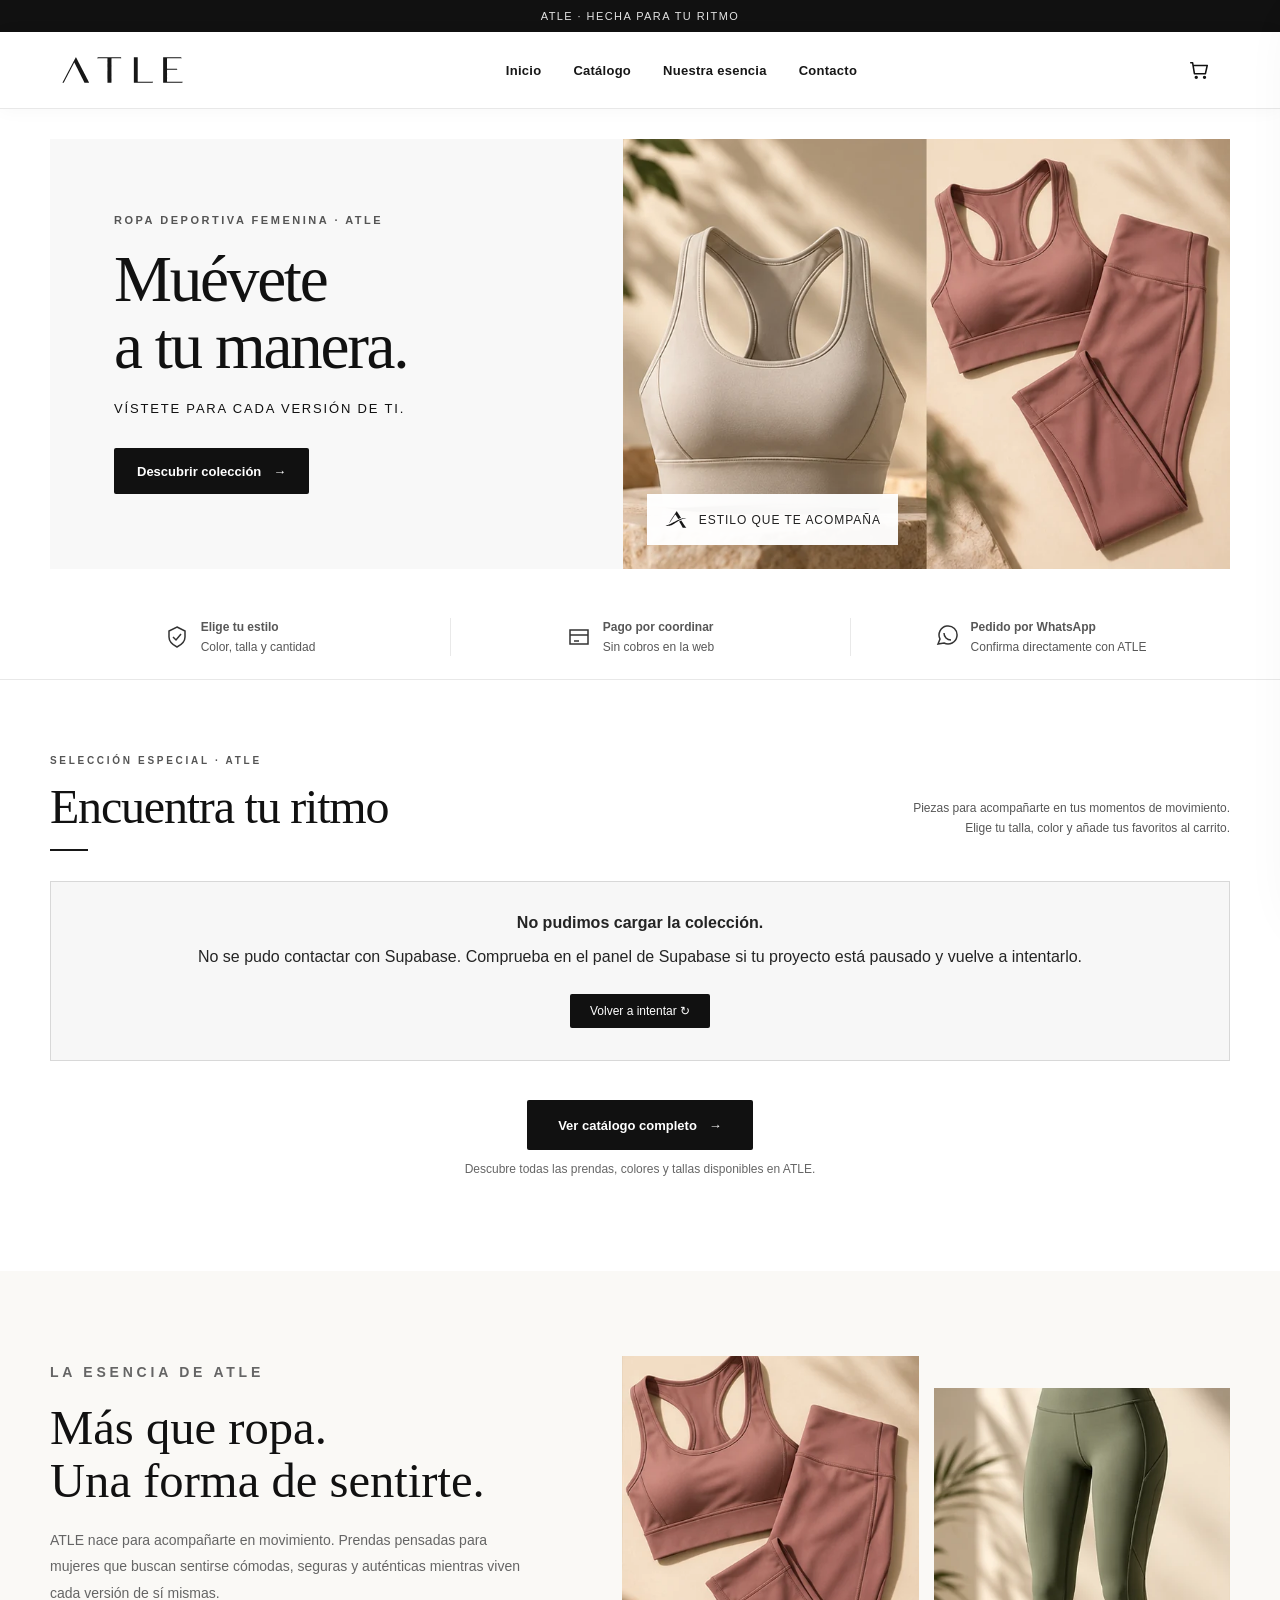
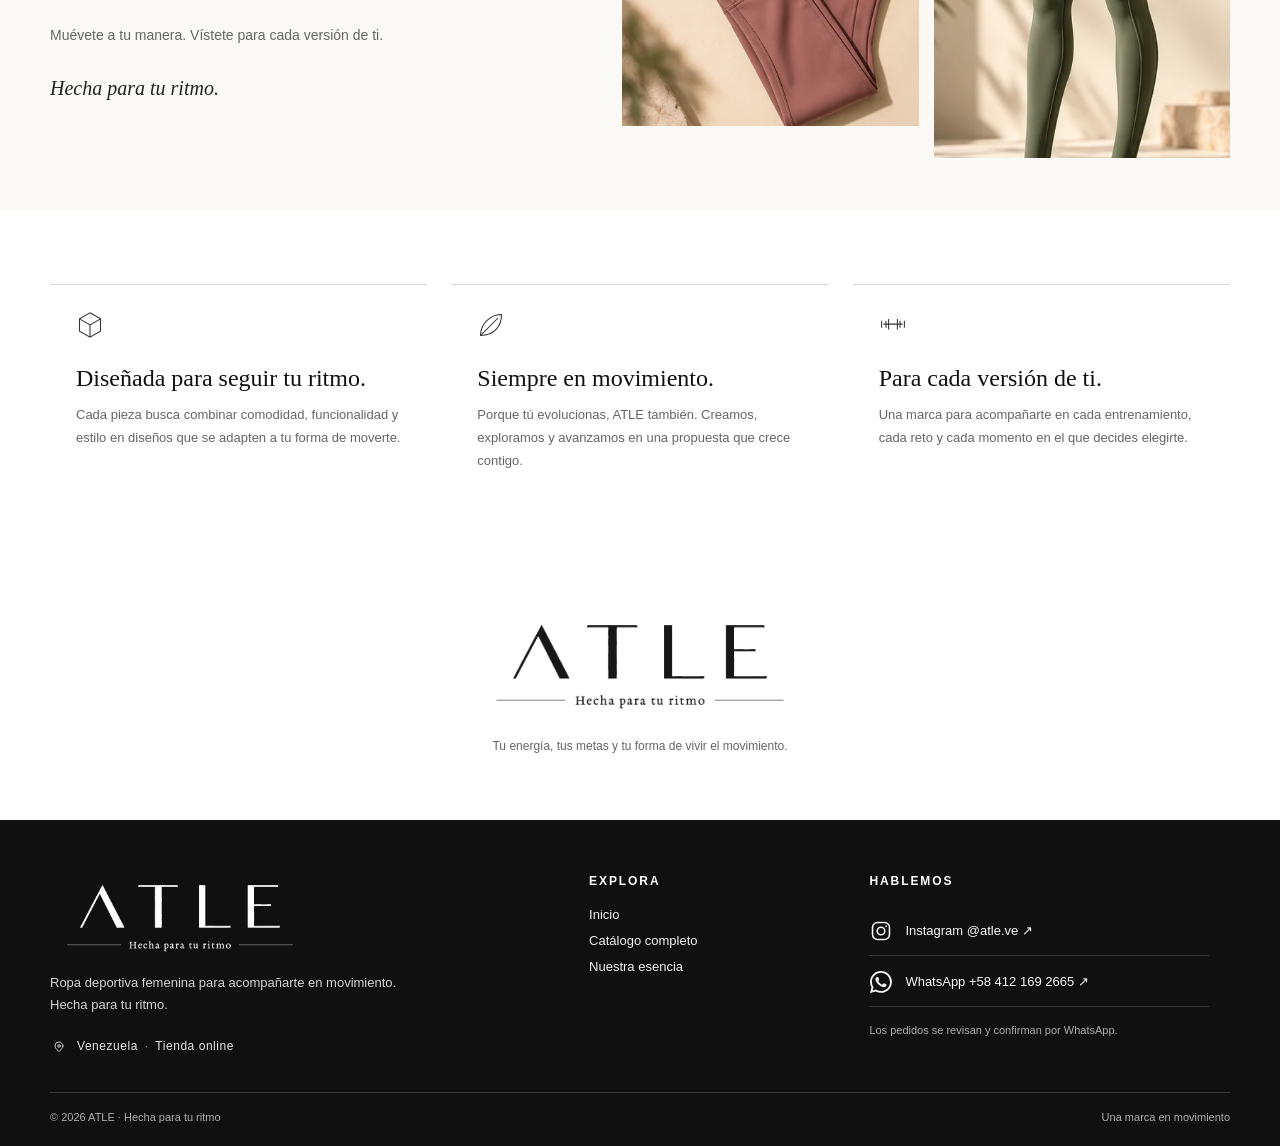
==== index.html @ e2d27e0a "Add files via upload" ====
<!DOCTYPE html>
<html lang="es">
<head>
  <meta charset="UTF-8">
  <meta name="viewport" content="width=device-width, initial-scale=1.0">
  <meta name="theme-color" content="#FFFFFF">
  <meta name="description" content="ATLE, ropa deportiva femenina. Hecha para tu ritmo. Explora nuestra colección y haz tu pedido por WhatsApp.">
  <link rel="icon" type="image/svg+xml" href="logos/ATLE_symbol_negro.svg">
  <title>ATLE | Ropa deportiva femenina — Hecha para tu ritmo</title>
  <style>
    :root{--cream:#FAF9F6;--paper:#FFFFFF;--olive:#111111;--olive-dark:#111111;--ink:#171717;--muted:#737373;--line:#E8E8E8;--sage:#DEDEDE;--rose:#686868;--shadow:0 18px 54px rgba(0,0,0,.075)}
    *{box-sizing:border-box}html{scroll-behavior:smooth}body{margin:0;font-family:Arial,Helvetica,sans-serif;color:var(--ink);background:var(--paper);-webkit-font-smoothing:antialiased}body.locked{overflow:hidden}button,input,textarea,select{font:inherit}button{cursor:pointer}img{max-width:100%;display:block}[hidden]{display:none!important}a{color:inherit}a:focus-visible,button:focus-visible,input:focus-visible,select:focus-visible,textarea:focus-visible{outline:2px solid #738461;outline-offset:3px}::selection{background:#d7dfc9}
    .announcement{background:var(--olive);color:#fff;text-align:center;font-size:11px;letter-spacing:.11em;padding:10px 15px}.announcement span{opacity:.88}
    .site-header{height:77px;background:rgba(251,249,244,.98);border-bottom:1px solid var(--line);position:sticky;z-index:30;top:0}.header-wrap{max-width:1220px;height:100%;padding:0 30px;margin:auto;display:flex;align-items:center;justify-content:space-between;gap:20px}
    .brand-link{display:inline-flex;align-items:center;flex-shrink:0}.brand-link img{width:125px;height:auto}.desktop-nav{display:flex;gap:32px;align-items:center}.desktop-nav a,.mobile-nav a{text-decoration:none;font-size:13px;font-weight:600;letter-spacing:.02em;transition:color .2s}.desktop-nav a:hover{color:#7D896A}.header-actions{display:flex;align-items:center;gap:14px}.icon-btn{border:0;background:transparent;display:inline-flex;justify-content:center;align-items:center;width:42px;height:42px;position:relative;color:var(--olive-dark);border-radius:50%}.icon-btn:hover{background:#e9e8df}.icon-btn svg{width:22px;height:22px;stroke:currentColor;fill:none;stroke-width:1.7;stroke-linecap:round;stroke-linejoin:round}.cart-count{position:absolute;right:-1px;top:0;min-width:18px;height:18px;border-radius:999px;background:var(--olive);color:#fff;font-size:10px;display:grid;place-items:center;padding:0 4px}.mobile-menu-btn{display:none}.mobile-nav{display:none}
    .container{width:min(100% - 60px,1180px);margin-inline:auto}.hero{padding:30px 0 26px;background:var(--cream)}.hero-grid{min-height:430px;display:grid;grid-template-columns:1fr 1.06fr;background:#E6E6D9;overflow:hidden}.hero-content{padding:60px clamp(25px,5vw,74px);display:flex;flex-direction:column;align-items:flex-start;justify-content:center;background:#E8E7DB}.eyebrow{font-size:11px;letter-spacing:.23em;text-transform:uppercase;font-weight:700;color:#798368;margin:0 0 20px}.hero h1{font-family:Georgia,'Times New Roman',serif;font-weight:400;line-height:1.035;font-size:clamp(42px,5.1vw,74px);letter-spacing:-.035em;max-width:570px;margin:0 0 16px;color:var(--olive-dark)}.hero-sub{font-size:13px;letter-spacing:.14em;text-transform:uppercase;color:#59634E;line-height:1.8;margin:0 0 28px}.btn{display:inline-flex;align-items:center;justify-content:center;gap:12px;border:0;text-decoration:none;font-size:13px;font-weight:700;border-radius:4px;min-height:46px;padding:13px 23px;transition:transform .2s,background .2s;color:#fff;background:var(--olive)}.btn:hover{background:#343e2b;transform:translateY(-1px)}.btn:active{transform:translateY(0)}.btn svg{width:17px;height:17px}.btn.ghost{background:transparent;color:var(--olive-dark);border:1px solid #adb3a2}.btn.ghost:hover{background:#e3e6d9}.btn.full{width:100%}.hero-media{position:relative;overflow:hidden;background:#C6B5A0;min-height:420px}.hero-media img{width:100%;height:100%;position:absolute;inset:0;object-fit:cover;object-position:50% 50%}.hero-badge{position:absolute;left:24px;bottom:24px;background:rgba(250,249,244,.94);padding:13px 17px;color:#4F593D;display:flex;gap:10px;align-items:center;font-size:12px;letter-spacing:.08em}.hero-badge img{position:static;width:25px;height:25px;object-fit:contain}
    .perks{background:var(--paper);padding:23px 0;border-bottom:1px solid var(--line)}.perks-inner{display:grid;grid-template-columns:repeat(3,1fr);gap:20px}.perk{display:flex;justify-content:center;align-items:center;gap:12px;min-height:38px}.perk + .perk{border-left:1px solid #DDDCD1}.perk svg{width:24px;height:24px;fill:none;stroke:var(--olive);stroke-width:1.5}.perk span{font-size:12px;line-height:1.35;color:#50564A}.perk strong{display:block;font-size:12px;margin-bottom:3px;color:var(--ink)}
    .products-section{padding:75px 0 95px}.section-heading{display:flex;align-items:end;justify-content:space-between;gap:22px;margin-bottom:30px}.small-label{font-size:10px;letter-spacing:.27em;font-weight:700;color:#848B75;text-transform:uppercase;margin:0 0 13px}.section-title{font-family:Georgia,'Times New Roman',serif;color:var(--olive-dark);font-weight:400;letter-spacing:-.025em;font-size:clamp(34px,4vw,48px);margin:0}.heading-aside{color:var(--muted);font-size:12px;max-width:330px;line-height:1.65;text-align:right}.tools{display:flex;align-items:center;gap:10px;flex-wrap:wrap;margin:0 0 27px}.filter-btn{background:transparent;border:1px solid #CFD3C7;border-radius:99px;font-size:12px;padding:10px 17px;color:#53604A}.filter-btn.active,.filter-btn:hover{color:white;background:var(--olive);border-color:var(--olive)}.search-wrap{margin-left:auto;display:flex;align-items:center;border:1px solid var(--line);border-radius:99px;background:#fff;padding:0 13px;min-height:39px}.search-wrap svg{width:16px;height:16px;fill:none;stroke:#73816E;stroke-width:1.5}.search-wrap input{border:none;outline:none;background:none;width:165px;font-size:12px;padding:9px 8px}.product-grid{display:grid;grid-template-columns:repeat(3,minmax(0,1fr));gap:26px}.product-card{background:white;border:1px solid #EDEAE2;min-width:0;box-shadow:0 4px 16px rgba(40,45,34,.035);display:flex;flex-direction:column;transition:box-shadow .2s,transform .2s}.product-card:hover{box-shadow:0 16px 40px rgba(40,45,34,.11);transform:translateY(-3px)}.product-photo{padding:0;border:0;background:#E8E3D7;width:100%;aspect-ratio:4/4.55;overflow:hidden;position:relative}.product-photo img{width:100%;height:100%;object-fit:cover;transition:transform .4s}.product-photo:hover img{transform:scale(1.035)}.product-photo .quick-view{position:absolute;bottom:14px;left:50%;transform:translate(-50%,8px);background:rgba(251,249,244,.94);padding:11px 16px;font-size:11px;white-space:nowrap;opacity:0;transition:opacity .2s,transform .2s}.product-photo:hover .quick-view,.product-photo:focus-visible .quick-view{opacity:1;transform:translate(-50%,0)}.tag{position:absolute;left:14px;top:14px;background:#FAFAF6;box-shadow:0 3px 10px #0000000C;color:#495343;padding:7px 9px;font-size:10px;letter-spacing:.09em;text-transform:uppercase}.card-info{padding:19px 18px 20px;display:flex;flex-direction:column;gap:10px;flex:1}.category{font-size:10px;text-transform:uppercase;letter-spacing:.18em;color:#909784}.product-name{font-family:Georgia,'Times New Roman',serif;color:#2D332B;font-size:22px;font-weight:400;margin:0;line-height:1.15}.product-desc{color:#757A70;font-size:11px;line-height:1.6;min-height:32px;margin:0}.price-row{display:flex;align-items:baseline;justify-content:space-between;gap:6px}.price{font-size:19px;letter-spacing:-.02em;font-weight:700;color:var(--olive-dark)}.currency-tag{font-size:10px;color:#93988C}.variant-row{display:grid;grid-template-columns:1.2fr .8fr;gap:10px;margin-top:3px}.variant-row label{display:grid;gap:6px;color:#5C6555;font-size:11px}.variant-row select{width:100%;min-width:0;min-height:38px;border:1px solid #DFE1D8;border-radius:3px;padding:7px 7px;background:#FBFAF6;color:#333A31;font-size:12px}.product-add{display:flex;align-items:center;justify-content:center;gap:7px;margin-top:auto;border:1px solid var(--olive);background:var(--olive);color:white;padding:12px 10px;font-size:12px;letter-spacing:.03em;transition:background .2s}.product-add:hover{background:var(--olive-dark)}.product-add svg{width:17px;height:17px}.empty-search{padding:36px;border:1px dashed #CDD2C2;color:#757B6C;text-align:center;grid-column:1/-1}
    .story{background:var(--cream);padding:85px 0}.story-grid{display:grid;grid-template-columns:.88fr 1.12fr;gap:8%;align-items:center}.story-photos{display:grid;grid-template-columns:1fr 1fr;gap:15px}.story-photos img{width:100%;height:370px;object-fit:cover}.story-photos img:last-child{transform:translateY(32px)}.story h2{font-family:Georgia,'Times New Roman',serif;color:var(--olive-dark);font-size:clamp(34px,3.8vw,50px);line-height:1.1;font-weight:400;margin:0 0 18px}.story p{font-size:14px;color:#5F6558;line-height:1.9;margin:0 0 16px;max-width:480px}.story .motto{font-family:Georgia,'Times New Roman',serif;color:#788469;font-size:20px;font-style:italic;margin-top:20px}.values{padding:73px 0}.values-grid{display:grid;grid-template-columns:repeat(3,1fr);gap:24px}.value-card{padding:26px;border-top:1px solid #C9CFC0}.value-card svg{width:28px;height:28px;stroke:#788468;fill:none;stroke-width:1.2;margin-bottom:22px}.value-card h3{color:var(--olive-dark);font-family:Georgia,serif;font-size:24px;font-weight:400;margin:0 0 12px}.value-card p{color:#72776D;line-height:1.75;font-size:13px;margin:0}.signature{text-align:center;padding:40px 15px 64px;background:#F5F2EA}.signature img{width:min(330px,85%);margin:auto}.signature p{color:#777F6D;font-size:12px;margin:19px auto 0;max-width:460px;line-height:1.6}
    .footer{background:var(--olive-dark);color:#F4F0E8;padding:54px 0 23px}.footer-grid{display:grid;grid-template-columns:1.2fr 1fr .85fr;gap:60px}.footer-logo{width:260px;max-width:95%}.footer p{color:#D5DBCF;line-height:1.7;font-size:13px;max-width:370px}.footer h3{text-transform:uppercase;font-size:12px;letter-spacing:.16em;margin:0 0 19px}.footer a{color:#EAEDDF;text-decoration:none;font-size:13px;display:block;margin:0 0 11px}.footer a:hover{text-decoration:underline}.footer small{font-size:11px;line-height:1.6;color:#D5DBCF}.footer-bottom{border-top:1px solid #FFFFFF30;margin-top:36px;padding-top:18px;display:flex;justify-content:space-between;gap:15px;color:#C3CCBA;font-size:11px}.demo-note{background:#E7E8DC;color:#5E6655;border-top:1px solid #CED3C7;text-align:center;padding:13px 18px;font-size:11px;line-height:1.6}
    .scrim{position:fixed;inset:0;z-index:100;background:rgba(20,27,18,.58);opacity:0;visibility:hidden;transition:opacity .25s,visibility .25s}.scrim.open{opacity:1;visibility:visible}.cart-drawer{position:fixed;inset:0 0 0 auto;width:min(440px,100%);background:var(--paper);z-index:110;display:flex;flex-direction:column;box-shadow:var(--shadow);transform:translateX(105%);transition:transform .25s}.cart-drawer.open{transform:translateX(0)}.panel-head{display:flex;align-items:center;justify-content:space-between;border-bottom:1px solid var(--line);padding:22px 23px;gap:14px}.panel-head h2{font-family:Georgia,serif;font-size:28px;font-weight:400;color:#343E2D;margin:0}.panel-close{border:0;background:transparent;font-size:26px;color:var(--olive-dark);padding:0 5px}.cart-body{flex:1;overflow:auto;padding:10px 22px}.cart-item{display:flex;align-items:flex-start;gap:15px;padding:18px 0;border-bottom:1px solid #EAE6DC}.cart-item img{width:80px;height:95px;object-fit:cover;background:#e4e1d9}.cart-item-main{flex:1;min-width:0}.cart-item h3{font-size:14px;margin:0 0 7px;color:#343C30}.cart-variant{font-size:11px;color:#6E7868;margin:0 0 9px}.cart-line{display:flex;justify-content:space-between;align-items:center;gap:6px}.qty-control{display:inline-flex;align-items:center;border:1px solid #D7DCCD}.qty-control button{width:31px;height:31px;border:none;background:transparent;color:#394835;font-size:18px}.qty-control span{min-width:25px;text-align:center;font-size:12px}.remove-item{background:none;border:none;color:#8F7067;text-decoration:underline;font-size:11px;padding:0}.cart-line-price{font-size:13px;font-weight:700;color:#34402E}.cart-empty{text-align:center;padding:50px 20px;color:#697260}.cart-empty svg{margin:auto;width:42px;height:42px;stroke:#7D896C;fill:none;stroke-width:1.4}.cart-empty h3{font-size:18px;font-family:Georgia,serif;color:#404A37;font-weight:400}.cart-foot{border-top:1px solid var(--line);padding:20px 23px 24px;background:#F8F7F2}.subtotal{display:flex;align-items:center;justify-content:space-between;margin-bottom:15px;color:#3A4436}.subtotal strong{font-size:22px}.cart-foot .muted{font-size:11px;color:#77806F;line-height:1.6;margin:13px 0 0}
    dialog{border:none;padding:0;background:var(--paper);box-shadow:0 24px 90px #14200B55;color:var(--ink);width:min(94vw,660px);max-height:min(92dvh,860px)}dialog::backdrop{background:rgba(17,26,14,.61)}.modal-body{padding:25px;max-height:calc(92dvh - 77px);overflow:auto}.product-modal{width:min(94vw,830px)}.product-detail{display:grid;grid-template-columns:.95fr 1fr;gap:27px}.product-detail img{width:100%;height:420px;object-fit:cover;background:#e7e3d8}.detail-meta{display:flex;flex-direction:column;gap:12px}.detail-meta .product-name{font-size:33px}.detail-meta p{line-height:1.7;font-size:13px;color:#626D5F;margin:0}.detail-meta label{font-size:12px;font-weight:700;display:grid;gap:8px;color:#515B4B}.detail-meta select{padding:12px;border:1px solid #D4D8CE;background:#fff;border-radius:3px}.modal-qty{display:flex;align-items:center;gap:12px;margin:5px 0}.modal-qty label{display:inline;font-weight:700;font-size:12px}.checkout-intro{color:#727A6E;font-size:13px;line-height:1.65;margin:0 0 20px}.checkout-grid{display:grid;grid-template-columns:1fr 1fr;gap:14px}.field{display:flex;flex-direction:column;gap:7px;font-size:12px;font-weight:700;color:#535E4D}.field.wide{grid-column:1/-1}.field input,.field select,.field textarea{min-height:43px;padding:11px 12px;border:1px solid #D6DACC;background:white;color:#303B2D;border-radius:3px;outline:none;font-weight:400;width:100%;font-size:13px}.field textarea{min-height:87px;resize:vertical}.field input:focus,.field select:focus,.field textarea:focus{border-color:#718160}.required{color:#9F6766}.checkout-summary{padding:15px 16px;margin:23px 0 14px;background:#E8EADF;display:flex;justify-content:space-between;align-items:center;color:var(--olive-dark);gap:15px}.checkout-summary strong{font-size:20px}.checkout-help{color:#7B8374;font-size:11px;line-height:1.55;margin:13px 0 0}.wa-cta{background:#287B53}.wa-cta:hover{background:#19633F}.wa-cta svg{width:19px;height:19px}.wa-fallback{display:none;margin-top:10px;color:#31593B;text-decoration:underline;font-size:12px;text-align:center}.wa-fallback.show{display:block}.inline-alert{padding:12px 15px;background:#FFEEE6;color:#843F2E;font-size:12px;margin:0 0 14px;display:none}.inline-alert.show{display:block}.toast{position:fixed;bottom:24px;left:50%;transform:translate(-50%,20px);z-index:200;background:#33402D;color:white;padding:13px 20px;box-shadow:0 12px 32px #14200D35;opacity:0;pointer-events:none;transition:.25s;font-size:12px;text-align:center;min-width:240px}.toast.show{opacity:1;transform:translate(-50%,0)}
    @media(max-width:950px){.product-grid{grid-template-columns:repeat(2,minmax(0,1fr))}.hero-grid{min-height:360px}.hero-content{padding:45px 36px}.hero h1{font-size:clamp(38px,5vw,59px)}.story-grid{gap:5%}.story-photos img{height:325px}.footer-grid{gap:22px}}@media(max-width:700px){.container{width:min(100% - 32px,1180px)}.header-wrap{padding:0 15px}.site-header{height:66px}.brand-link img{width:112px}.desktop-nav{display:none}.mobile-menu-btn{display:inline-flex}.mobile-nav{position:absolute;top:66px;left:0;right:0;background:var(--paper);padding:7px 25px 18px;box-shadow:0 14px 28px #15200C16;border-top:1px solid var(--line);flex-direction:column;gap:0}.mobile-nav.open{display:flex}.mobile-nav a{padding:14px 2px;border-bottom:1px solid var(--line)}.hero{padding-top:0}.hero-grid{grid-template-columns:1fr}.hero-content{min-height:320px;padding:43px 28px}.hero-media{min-height:340px;max-height:380px}.hero-media img{object-position:center 45%}.perks-inner{grid-template-columns:1fr 1fr;gap:15px}.perk:nth-child(3){grid-column:1/-1;border-top:1px solid var(--line);padding-top:12px}.perk + .perk{border-left:none}.perk:nth-child(2){border-left:1px solid var(--line)}.products-section{padding:56px 0 65px}.section-heading{display:block}.heading-aside{text-align:left;margin:11px 0 0}.tools{gap:7px}.filter-btn{padding:9px 13px}.search-wrap{margin-left:0;width:100%}.search-wrap input{width:100%}.story{padding:58px 0 80px}.story-grid{grid-template-columns:1fr;gap:30px}.story-photos img{height:300px}.story-photos img:last-child{transform:translateY(18px)}.values{padding:55px 0}.values-grid{grid-template-columns:1fr;gap:10px}.value-card{padding:20px 3px}.footer-grid{grid-template-columns:1fr 1fr;gap:30px}.footer-grid>div:first-child{grid-column:1/-1}.footer-bottom{flex-direction:column}.checkout-grid{grid-template-columns:1fr}.field.wide{grid-column:auto}.product-detail{grid-template-columns:1fr}.product-detail img{height:260px;object-position:center 43%}}
    @media(max-width:500px){.product-grid{grid-template-columns:1fr;gap:20px}.product-photo{aspect-ratio:1.1}.product-photo img{object-position:center 36%}.product-name{font-size:23px}.card-info{padding:18px}.hero h1{font-size:43px}.hero-media{min-height:275px}.hero-badge{font-size:10px;left:12px;bottom:12px}.perks-inner{gap:8px}.perk{gap:7px}.perk span,.perk strong{font-size:10px}.perk svg{width:20px;height:20px}.footer-grid{grid-template-columns:1fr}.footer-grid>div:first-child{grid-column:auto}.modal-body{padding:20px}.panel-head{padding:17px 19px}.cart-body{padding:10px 18px}.cart-foot{padding:17px 19px}}
    @media(prefers-reduced-motion:reduce){html{scroll-behavior:auto}*,*:before,*:after{transition-duration:.01ms!important;animation-duration:.01ms!important}}

    .filter-options{display:flex;align-items:center;flex-wrap:wrap;gap:10px}
    .detail-gallery{min-width:0;align-self:start}.detail-gallery>.detail-main-img{width:100%;height:auto;aspect-ratio:4/5;object-fit:cover;background:#e7e5da}.detail-thumbs{display:flex;gap:9px;flex-wrap:wrap;padding:10px 2px}.detail-thumbs button{width:58px;height:66px;padding:0;background:#eee;border:2px solid transparent;border-radius:4px;overflow:hidden}.detail-thumbs button.is-active{border-color:#4F593D}.detail-thumbs img{width:100%;height:100%;object-fit:cover}
    .loading-atle{text-align:center;padding:32px;color:#7A806E;grid-column:1/-1}.loading-atle.error{background:#f8ece8;color:#8c4331}
    .more-products-wrap{padding:39px 0 0;text-align:center;display:grid;justify-items:center;gap:12px}.more-products-wrap p{font-size:12px;color:#798174;margin:0}.more-products-btn{padding-inline:31px;min-height:50px;border-radius:3px}.catalog-intro{background:#E8E7DB;padding:62px 0 46px;text-align:center}.catalog-intro h1{font:400 clamp(39px,5vw,67px) Georgia,serif;letter-spacing:-.04em;color:var(--olive-dark);margin:0 0 16px}.catalog-intro p{max-width:540px;margin:0 auto;color:#5D6956;font-size:14px;line-height:1.8}.catalog-intro .small-label{margin-bottom:17px}.catalog-page .products-section{padding-top:56px}.tools[hidden]{display:none!important}.catalog-page .tools{display:flex!important}.field[hidden]{display:none!important}.checkout-conditional-note{font-size:11px;color:#718168;margin:-4px 0 0;line-height:1.5}.checkout-summary{font-size:13px}.checkout-summary strong{white-space:nowrap}
    @media(max-width:600px){.catalog-intro{padding:44px 0 29px}.more-products-wrap{padding-top:25px}}
  </style>
<link rel="stylesheet" href="/atle-theme.css?v=15.2">

<!-- ATLE v15.3 · Pie editorial optimizado; no modifica las funciones de tienda. -->
<style id="atle-footer-layout-v15-3">
  .footer .footer-grid {
    display:grid;
    grid-template-columns:minmax(0,1.15fr) minmax(130px,.54fr) minmax(260px,.85fr);
    column-gap:clamp(26px,4vw,64px);
    row-gap:34px;
    align-items:start;
  }
  .footer .footer-grid > div { min-width:0; }
  .footer .atle-location {
    display:flex;align-items:center;gap:9px;
    width:fit-content;max-width:100%;margin-top:22px;
    color:#E6E6E6;font-size:12px;line-height:1.45;letter-spacing:.045em;
  }
  .footer .atle-location svg {width:18px;height:18px;flex:0 0 18px;stroke:#E3E3E3;}
  .footer .atle-location [aria-hidden="true"] {padding:0 3px;color:#8C8C8C;}
  .footer .atle-footer-contact {min-width:0;}
  .footer .atle-social-list {display:grid;gap:2px;max-width:340px;}
  .footer .atle-social-list a.social-link {
    display:flex!important;align-items:center!important;justify-content:flex-start;
    gap:13px!important;box-sizing:border-box;
    width:100%!important;max-width:100%;min-width:0;min-height:49px;
    padding:10px 1px!important;margin:0!important;
    border-bottom:1px solid rgba(255,255,255,.17);
    color:#F7F7F7!important;font-size:13px;line-height:1.4;
    text-decoration:none!important;transform:none!important;
  }
  .footer .atle-social-list a.social-link:hover {color:#FFF!important;border-color:rgba(255,255,255,.5);}
  .footer .atle-social-list a.social-link:focus-visible {outline:2px solid #FFF;outline-offset:3px;}
  .footer .atle-social-list .atle-social-icon {
    display:block!important;width:22px!important;height:22px!important;
    min-width:22px;min-height:22px;flex:0 0 22px!important;
    color:#F7F7F7!important;stroke:currentColor;vertical-align:middle;
  }
  .footer .atle-social-list .atle-social-icon[fill="currentColor"] {stroke:none;}
  .footer .atle-social-list .social-label {
    display:block!important;min-width:0;max-width:100%;
    overflow-wrap:anywhere;color:inherit!important;line-height:1.45;
    font-size:13px;letter-spacing:0;
  }
  .footer .atle-contact-note {
    display:block!important;clear:both!important;
    max-width:305px!important;margin:14px 0 0!important;
    padding:0!important;color:#ADADAD!important;
    font-size:11px!important;line-height:1.65!important;
  }
  @media(max-width:960px){
    .footer .footer-grid {grid-template-columns:minmax(0,1fr) minmax(235px,1fr);gap:34px 42px;}
    .footer .footer-grid > div:first-child {grid-column:1/-1;}
  }
  @media(max-width:600px){
    .footer .footer-grid {grid-template-columns:minmax(0,1fr);row-gap:35px;}
    .footer .footer-grid > div:first-child {grid-column:auto;}
    .footer .atle-social-list {max-width:100%;}
    .footer .atle-contact-note {max-width:100%!important;}
    .footer .footer-bottom {gap:10px;}
  }
</style>
</head>
<body>
  <div class="announcement"><span id="announcement-text">ATLE · HECHA PARA TU RITMO</span></div>
  <header class="site-header" id="inicio">
    <div class="header-wrap">
      <a href="/" class="brand-link" aria-label="ATLE, volver al inicio"><img src="logos/ATLE_wordmark_negro.svg" alt="ATLE"></a>
      <nav class="desktop-nav" aria-label="Navegación principal">
        <a href="#inicio">Inicio</a><a href="/catalogo">Catálogo</a><a href="#nosotras">Nuestra esencia</a><a href="#contacto">Contacto</a>
      </nav>
      <div class="header-actions">
        <button class="icon-btn" type="button" id="open-cart" aria-label="Abrir carrito de compras" aria-controls="cart-drawer" aria-expanded="false">
          <svg viewBox="0 0 24 24"><path d="M3 4h2l2 12h12l2-9H6"/><circle cx="9" cy="20" r="1"/><circle cx="18" cy="20" r="1"/></svg>
          <span class="cart-count" id="cart-count" hidden>0</span>
        </button>
        <button type="button" class="icon-btn mobile-menu-btn" id="menu-button" aria-label="Abrir menú" aria-expanded="false"><svg viewBox="0 0 24 24"><path d="M4 7h16M4 12h16M4 17h16"/></svg></button>
      </div>
    </div>
    <nav id="mobile-nav" class="mobile-nav" aria-label="Menú móvil">
      <a href="#inicio">Inicio</a><a href="/catalogo">Catálogo</a><a href="#nosotras">Nuestra esencia</a><a href="#contacto">Contacto</a>
    </nav>
  </header>
  <main>
    <section class="hero" aria-label="Bienvenida a ATLE">
      <div class="container hero-grid">
        <div class="hero-content">
          <div class="eyebrow" data-config-text="hero_etiqueta">Ropa deportiva femenina · ATLE</div>
          <h1 data-config-text="hero_titulo" style="white-space:pre-line">Muévete
a tu manera.</h1>
          <p class="hero-sub" data-config-text="hero_subtitulo">Vístete para cada versión de ti.</p>
          <a href="#productos" class="btn"><span data-config-text="hero_boton">Descubrir colección</span> <span aria-hidden="true">→</span></a>
        </div>
        <div class="hero-media">
          <!-- Cambia este src por la foto principal real cuando la tengas. -->
          <img src="imagenes/portada.webp" data-config-image="hero_imagen" alt="Colección ATLE" fetchpriority="high">
          <div class="hero-badge"><img src="logos/ATLE_symbol_negro.svg" alt="" aria-hidden="true"> <span data-config-text="hero_sello">ESTILO QUE TE ACOMPAÑA</span></div>
        </div>
      </div>
    </section>
    <section class="perks" aria-label="Cómo comprar">
      <div class="container perks-inner">
        <div class="perk"><svg viewBox="0 0 24 24"><path d="M12 2l8 4v6c0 5-4 8-8 10-4-2-8-5-8-10V6z"/><path d="M8 12l3 3 5-6"/></svg><span><strong>Elige tu estilo</strong>Color, talla y cantidad</span></div>
        <div class="perk"><svg viewBox="0 0 24 24"><path d="M3 5h18v14H3zM3 10h18M7 16h5"/></svg><span><strong>Pago por coordinar</strong>Sin cobros en la web</span></div>
        <div class="perk"><svg viewBox="0 0 24 24"><path d="M3 19l2-5a9 9 0 1 1 4 4z"/><path d="M9 8c0 4 3 7 7 7"/></svg><span><strong>Pedido por WhatsApp</strong>Confirma directamente con ATLE</span></div>
      </div>
    </section>
    <section id="productos" class="products-section">
      <div class="container">
        <div class="section-heading">
          <div><p class="small-label" id="catalog-eyebrow">Selección especial · ATLE</p><h2 class="section-title" data-config-text="coleccion_titulo">Encuentra tu ritmo</h2></div>
          <p class="heading-aside" data-config-text="coleccion_texto">Piezas para acompañarte en tus momentos de movimiento. Elige tu talla, color y añade tus favoritos al carrito.</p>
        </div>
        <div class="tools" aria-label="Filtrar catálogo" id="catalog-tools" hidden>
          <div class="filter-options" id="filter-options"><button type="button" class="filter-btn active" data-filter="Todos">Todos</button></div>
          <label class="search-wrap"><svg viewBox="0 0 24 24"><circle cx="10.5" cy="10.5" r="6.5"/><path d="m16 16 5 5"/></svg><input id="product-search" type="search" placeholder="Buscar productos…" aria-label="Buscar productos"></label>
        </div>
        <div class="product-grid" id="product-grid" aria-live="polite"></div>
        <div class="more-products-wrap" id="more-products-wrap"><a class="btn more-products-btn" href="/catalogo">Ver catálogo completo <span aria-hidden="true">→</span></a><p>Descubre todas las prendas, colores y tallas disponibles en ATLE.</p></div>
      </div>
    </section>
    <section class="story" id="nosotras">
      <div class="container story-grid">
        <div>
          <p class="small-label">La esencia de ATLE</p>
          <h2 data-config-text="nosotras_titulo" style="white-space:pre-line">Más que ropa.
Una forma de sentirte.</h2>
          <p data-config-text="nosotras_texto">ATLE nace para acompañarte en movimiento. Prendas pensadas para mujeres que buscan sentirse cómodas, seguras y auténticas mientras viven cada versión de sí mismas.</p>
          <p>Muévete a tu manera. Vístete para cada versión de ti.</p>
          <p class="motto">Hecha para tu ritmo.</p>
        </div>
        <div class="story-photos">
          <!-- Ambas fotografías se pueden reemplazar editando su atributo src. -->
          <img src="imagenes/conjunto_rosa.webp" data-config-image="nosotras_imagen_1" alt="ATLE colección" loading="lazy">
          <img src="imagenes/legging_oliva.webp" data-config-image="nosotras_imagen_2" alt="ATLE colección" loading="lazy">
        </div>
      </div>
    </section>
    <section class="values" aria-label="Nuestra propuesta">
      <div class="container values-grid">
        <article class="value-card"><svg viewBox="0 0 32 32"><path d="M16 2l12 7v14l-12 7L4 23V9zM4 9l12 7 12-7M16 16v14"/></svg><h3>Diseñada para seguir tu ritmo.</h3><p>Cada pieza busca combinar comodidad, funcionalidad y estilo en diseños que se adapten a tu forma de moverte.</p></article>
        <article class="value-card"><svg viewBox="0 0 32 32"><path d="M4 28C4 13 17 4 28 4 28 16 21 28 4 28ZM5 27 24 8"/></svg><h3>Siempre en movimiento.</h3><p>Porque tú evolucionas, ATLE también. Creamos, exploramos y avanzamos en una propuesta que crece contigo.</p></article>
        <article class="value-card"><svg viewBox="0 0 32 32"><path d="M5 15h22M8 11v8m16-8v8M3 11v8m26-8v8M11 9v12m10-12v12"/></svg><h3>Para cada versión de ti.</h3><p>Una marca para acompañarte en cada entrenamiento, cada reto y cada momento en el que decides elegirte.</p></article>
      </div>
    </section>
    <section class="signature" aria-label="Nuestra firma">
      <img src="logos/ATLE_full_negro.png" alt="ATLE — Hecha para tu ritmo" loading="lazy">
      <p>Tu energía, tus metas y tu forma de vivir el movimiento.</p>
    </section>
  </main>
  <footer class="footer" id="contacto">
    <div class="container">
      <div class="footer-grid">
        <div>
          <img class="footer-logo" src="logos/ATLE_full_blanco.png" alt="ATLE — Hecha para tu ritmo" loading="lazy">
          <p data-config-text="footer_texto">Ropa deportiva femenina para acompañarte en movimiento. Hecha para tu ritmo.</p>
          <div class="atle-location" aria-label="ATLE es una tienda online en Venezuela"><svg viewBox="0 0 24 24" aria-hidden="true" fill="none" stroke="currentColor" stroke-width="1.7" stroke-linecap="round" stroke-linejoin="round"><path d="M20 10c0 5.2-8 11-8 11S4 15.2 4 10a8 8 0 1 1 16 0Z"/><circle cx="12" cy="10" r="2.6"/></svg><span>Venezuela <span aria-hidden="true">·</span> Tienda online</span></div>
        </div>
        <div>
          <h3>Explora</h3>
          <a href="#inicio">Inicio</a><a href="/catalogo">Catálogo completo</a><a href="#nosotras">Nuestra esencia</a>
        </div>
        <div class="atle-footer-contact">
          <h3>Hablemos</h3>
          <div class="atle-social-list">
            <a class="social-link" href="https://www.instagram.com/atle.ve/" id="instagram-link" rel="noopener noreferrer" target="_blank" aria-label="Abrir Instagram de ATLE">
              <svg class="atle-social-icon" viewBox="0 0 24 24" aria-hidden="true" fill="none" stroke="currentColor" stroke-width="1.7" stroke-linecap="round" stroke-linejoin="round"><rect x="2.75" y="2.75" width="18.5" height="18.5" rx="5.4"/><circle cx="12" cy="12" r="4.15"/><circle cx="17.55" cy="6.55" r=".95" fill="currentColor" stroke="none"/></svg>
              <span class="social-label" id="instagram-label">Instagram @atle.ve ↗</span>
            </a>
            <a class="social-link" href="https://wa.me/584121692665" id="whatsapp-link" rel="noopener noreferrer" target="_blank" aria-label="Abrir WhatsApp de ATLE">
              <svg class="atle-social-icon" viewBox="0 0 16 16" aria-hidden="true" fill="currentColor"><path d="M13.601 2.326A7.854 7.854 0 0 0 7.994 0C3.627 0 .068 3.558.064 7.925c-.002 1.397.365 2.76 1.064 3.964L0 16l4.204-1.102a7.93 7.93 0 0 0 3.79.965h.004c4.367 0 7.926-3.558 7.93-7.925a7.9 7.9 0 0 0-2.327-5.612m-5.607 12.2a6.6 6.6 0 0 1-3.364-.92l-.242-.143-2.495.654.665-2.432-.157-.25a6.56 6.56 0 0 1-1.007-3.5c.003-3.641 2.966-6.603 6.606-6.603a6.56 6.56 0 0 1 4.673 1.936 6.56 6.56 0 0 1 1.93 4.677c-.003 3.64-2.965 6.602-6.609 6.602m3.62-4.947c-.198-.1-1.17-.578-1.35-.644-.181-.066-.313-.1-.446.1-.132.198-.51.644-.625.776-.116.132-.231.148-.429.05-.198-.1-.836-.308-1.592-.982-.588-.524-.985-1.17-1.1-1.368-.116-.198-.013-.305.086-.404.09-.088.198-.231.297-.347.1-.116.132-.198.198-.33.066-.132.033-.248-.017-.347-.05-.1-.446-1.076-.611-1.473-.161-.385-.325-.332-.446-.338-.116-.006-.248-.007-.38-.007s-.347.05-.528.248-.693.677-.693 1.652.71 1.917.81 2.05c.098.132 1.397 2.132 3.385 2.99.473.204.842.326 1.13.417.474.15.905.129 1.246.078.38-.056 1.17-.478 1.335-.941.165-.462.165-.859.116-.941-.05-.083-.181-.132-.38-.231"/></svg>
              <span class="social-label" id="whatsapp-label">WhatsApp +58 412 169 2665 ↗</span>
            </a>
          </div>
          <p class="atle-contact-note">Los pedidos se revisan y confirman por WhatsApp.</p>
        </div>
      </div>
      <div class="footer-bottom"><span>© <span id="year"></span> ATLE · Hecha para tu ritmo</span><span>Una marca en movimiento</span></div>
    </div>
  </footer>

  <!-- Carrito lateral -->
  <div class="scrim" id="cart-scrim" aria-hidden="true"></div>
  <aside class="cart-drawer" id="cart-drawer" role="dialog" aria-modal="true" aria-labelledby="cart-title" aria-hidden="true">
    <div class="panel-head"><h2 id="cart-title">Tu carrito <span id="cart-title-count"></span></h2><button class="panel-close" type="button" id="close-cart" aria-label="Cerrar carrito">×</button></div>
    <div class="cart-body" id="cart-items"></div>
    <div class="cart-foot"><div class="subtotal"><span>Subtotal sin envío</span><strong id="cart-total">$0.00</strong></div>
      <button type="button" class="btn full" id="checkout-button">Continuar al pedido →</button>
      <p class="muted" id="cart-small-note">Los pedidos se confirman por WhatsApp. No incluye envío ni realiza cobros.</p>
    </div>
  </aside>

  <!-- Vista de producto -->
  <dialog id="product-dialog" class="product-modal" aria-labelledby="detail-name">
    <div class="panel-head"><h2>Detalle de producto</h2><button class="panel-close" type="button" data-close-dialog="product-dialog" aria-label="Cerrar detalle">×</button></div>
    <div class="modal-body" id="product-detail-content"></div>
  </dialog>

  <!-- Formulario de pedido -->
  <dialog id="checkout-dialog" aria-labelledby="checkout-title">
    <div class="panel-head"><h2 id="checkout-title">Finalizar pedido</h2><button class="panel-close" type="button" data-close-dialog="checkout-dialog" aria-label="Cerrar formulario">×</button></div>
    <div class="modal-body">
      <p class="checkout-intro" id="checkout-intro">Completa tus datos para enviar tu pedido por WhatsApp.</p>
      <div class="inline-alert" id="checkout-error" role="alert"></div>
      <form id="checkout-form">
        <div class="checkout-grid" id="checkout-fields"></div>
        <div class="checkout-summary"><span>Subtotal (sin envío)</span><strong id="checkout-total">$0.00</strong></div>
        <button type="submit" class="btn full wa-cta" id="send-whatsapp">
          <svg viewBox="0 0 24 24" aria-hidden="true" fill="none" stroke="currentColor" stroke-width="1.8"><path d="M3 21l2-5a9 9 0 1 1 4 4z"/><path d="M9 8c0 4 3 7 7 7"/></svg>
          <span id="checkout-submit-text">Preparar pedido en WhatsApp ↗</span>
        </button>
        <a id="wa-fallback" class="wa-fallback" target="_blank" rel="noopener noreferrer">Si WhatsApp no se abrió, toca aquí para continuar</a>
        <p class="checkout-help" id="checkout-help">La página no guarda los datos del pedido; solo prepara el mensaje para WhatsApp.</p>
      </form>
    </div>
  </dialog>
  <div class="toast" id="toast" role="status" aria-live="polite"></div>

<script src="/configuracion.js"></script>
<script src="/atle-data.js?v=15"></script>
<script src="/formulario-pedido.js?v=12"></script>
<script>
'use strict';
/* Configuración recibida del panel ATLE y su base de datos */
let CONFIG = {whatsapp:'584121692665',moneda:'USD',instagram:'@atle.ve',metodos_pago:[],mensaje_whatsapp:''};
let PRODUCTOS = [];
let FORMULARIO = window.ATLE_FORM.normalize();
const IS_CATALOG=document.body.classList.contains('catalog-page');
const fallbackImage='imagenes/legging_oliva.webp';
function colorRecord(p,label){return p.colores.find(c=>c.nombre===label)||p.colores[0]||{};}
function photoFor(p,label){const c=colorRecord(p,label);return c.imagen || (c.imagenes||[])[0] || p.imagen || (p.imagenes||[])[0] || fallbackImage;}
function photosFor(p,label){const c=colorRecord(p,label);return [...new Set([c.imagen,...(c.imagenes||[]),p.imagen,...(p.imagenes||[])].filter(Boolean))];}
function sizesFor(p,label){const c=colorRecord(p,label);return (c.tallas&&c.tallas.length)?c.tallas:p.tallas;}
function renderCheckoutFields(){
 $('#checkout-title').textContent=FORMULARIO.titulo;
 $('#checkout-intro').textContent=FORMULARIO.introduccion;
 $('#checkout-submit-text').textContent=FORMULARIO.boton;
 $('#checkout-help').textContent=FORMULARIO.aviso;
 const target=$('#checkout-fields');target.replaceChildren();
 for(const f of FORMULARIO.campos.filter(x=>x.activo)){
  const label=document.createElement('label');label.className='field wide';
  const heading=document.createElement('span');heading.textContent=f.etiqueta;
  if(f.requerido){const required=document.createElement('span');required.className='required';required.textContent=' *';heading.append(required)}
  label.append(heading);
  let control;
  if(f.tipo==='textarea'){control=document.createElement('textarea');control.maxLength=500}
  else if(['select','payment','shipping'].includes(f.tipo)){
   control=document.createElement('select');control.add(new Option(f.placeholder||'Selecciona una opción',''));
   const choices=f.tipo==='payment'?(CONFIG.metodos_pago||[]):f.tipo==='shipping'?(CONFIG.metodos_envio||[]).map(x=>x.nombre):(f.opciones||[]);
   choices.forEach(option=>control.add(new Option(option,option)));
  }else{
   control=document.createElement('input');control.type=f.tipo;
   control.maxLength=f.id==='direccion'?220: f.id==='telefono'?35 : f.tipo==='email'?160:120;
   if(f.id==='nombre')control.minLength=3;
  }
  control.name=f.id;control.id='checkout-'+f.id;
  control.required=!!f.requerido;
  if(!['select','payment','shipping'].includes(f.tipo))control.placeholder=f.placeholder||'';
  control.autocomplete=f.autocomplete||'off';
  if(f.id==='cedula')control.inputMode='text';
  if(f.id==='telefono')control.inputMode='tel';
  label.dataset.dependencia=f.dependencia||'siempre';
  label.append(control);target.append(label);
 }
 const shipping=$('#checkout-envio');
 if(shipping)shipping.addEventListener('change',updateConditionalCheckout);
 updateConditionalCheckout();
}
function updateConditionalCheckout(){
 const select=$('#checkout-envio');
 const selected=(CONFIG.metodos_envio||[]).find(x=>x.nombre===select?.value);
 const needsAddress=!!selected?.requiere_direccion;
 document.querySelectorAll('#checkout-fields label[data-dependencia="direccion"]').forEach(label=>{
  const input=label.querySelector('input,textarea,select');
  label.hidden=!needsAddress;
  if(input){input.disabled=!needsAddress;input.required=needsAddress&&!!FORMULARIO.campos.find(f=>f.id===input.name)?.requerido;if(!needsAddress)input.value='';}
 });
}
function setTextSettings(){
 document.querySelectorAll('[data-config-text]').forEach(el=>{let v=CONFIG[el.dataset.configText];if(typeof v==='string')el.textContent=v;});
 document.querySelectorAll('[data-config-image]').forEach(el=>{let v=CONFIG[el.dataset.configImage];if(v)el.src=v;});
 $('#announcement-text').textContent=CONFIG.anuncio||'ATLE · HECHA PARA TU RITMO';
 $('#instagram-link').href='https://www.instagram.com/'+CONFIG.instagram.replace(/^@/,'')+'/';
 $('#instagram-label').textContent='Instagram '+CONFIG.instagram+' ↗';
 $('#whatsapp-link').href='https://wa.me/'+CONFIG.whatsapp;
 $('#whatsapp-label').textContent='WhatsApp +'+CONFIG.whatsapp+' ↗';
 $('#cart-small-note').textContent=(CONFIG.nota_envio||'')+' Tu pedido se confirma por WhatsApp; no realizamos cobros en esta página.';
 FORMULARIO=window.ATLE_FORM.migrateForm(CONFIG.formulario_compra);
 renderCheckoutFields();
 const available=[...new Set(PRODUCTOS.map(p=>p.categoria))];
 $('#filter-options').innerHTML=['Todos',...available].map(c=>`<button type="button" class="filter-btn${c===filter?' active':''}" data-filter="${escapeHtml(c)}">${escapeHtml(c)}</button>`).join('');
}
async function loadShop(){
 try{
  const payload=await window.ATLE_DB.store();
  CONFIG=window.ATLE_FORM.upgradeSettings(payload.settings);PRODUCTOS=payload.products;
  cart=cart.filter(i=>{const p=productById(i.id);return p && p.colores.some(c=>c.nombre===i.color) && sizesFor(p,i.color).includes(i.talla)});
  setTextSettings();renderProducts();saveCart();
 }catch(e){
   const message=String(e?.message||'');
   const reason=message.includes('No se pudo conectar con Supabase')
      ?'No se pudo contactar con Supabase. Comprueba en el panel de Supabase si tu proyecto está pausado y vuelve a intentarlo.'
      :'La colección no está disponible: '+message;
   grid.innerHTML='<div class="loading-atle error" role="alert"><strong>No pudimos cargar la colección.</strong><p>'+escapeHtml(reason)+'</p><button type="button" class="retry-collection">Volver a intentar ↻</button></div>';
   grid.querySelector('.retry-collection')?.addEventListener('click',()=>{grid.innerHTML='<div class="loading-atle">Reconectando con ATLE…</div>';loadShop()});
   console.error('ATLE catálogo:',e);
 }
}

const $ = (sel, root=document) => root.querySelector(sel);
const $$ = (sel, root=document) => [...root.querySelectorAll(sel)];
const money = n => new Intl.NumberFormat('en-US',{style:'currency',currency:CONFIG.moneda}).format(n);
const iconBag = '<svg viewBox="0 0 24 24" fill="none" stroke="currentColor" stroke-width="1.7" aria-hidden="true"><path d="M4 7h16l-1 14H5L4 7Z"/><path d="M9 9V6a3 3 0 0 1 6 0v3"/></svg>';
const productById = id => PRODUCTOS.find(p=>p.id===id);
const cartKey = 'atle-carrito-v8';
let cart = [];
try {
  const saved = JSON.parse(localStorage.getItem(cartKey) || '[]');
  if(Array.isArray(saved)) cart = saved.filter(i=>i && typeof i.id==='string' && typeof i.color==='string' && typeof i.talla==='string').map(i=>({...i,cantidad:Math.max(1,Math.min(99,Number(i.cantidad)||1))}));
} catch(err){ cart=[]; }
function saveCart(){try{localStorage.setItem(cartKey,JSON.stringify(cart))}catch(err){} updateCartUI();}
function escapeHtml(text){return String(text).replace(/[&<>"']/g,ch=>({'&':'&amp;','<':'&lt;','>':'&gt;','"':'&quot;',"'":'&#39;'}[ch]));}
let filter='Todos', searchText='', visibleCount=12;
const grid=$('#product-grid');
function renderProducts(){
  const matched=PRODUCTOS.filter(p=>(filter==='Todos'||p.categoria===filter)&&(p.nombre+' '+p.descripcion).toLocaleLowerCase('es').includes(searchText));
  const featured=matched.filter(p=>p.destacado===true);
  const products=IS_CATALOG?matched.slice(0,visibleCount):(featured.length?featured:matched).slice(0,6);
  if(IS_CATALOG){const btn=$('#load-more-products');if(btn){btn.hidden=matched.length<=visibleCount;btn.textContent=`Mostrar más productos (${products.length} de ${matched.length}) ↓`;}}
  grid.innerHTML = products.length ? products.map(p=>`
    <article class="product-card" data-product-id="${escapeHtml(p.id)}">
      <button type="button" class="product-photo" data-view="${escapeHtml(p.id)}" aria-label="Ver ${escapeHtml(p.nombre)}">
        <img src="${escapeHtml(photoFor(p,p.colores[0]?.nombre))}" alt="${escapeHtml(p.nombre)}" loading="lazy" decoding="async">
        ${p.etiqueta?`<span class="tag">${escapeHtml(p.etiqueta)}</span>`:''}
        <span class="quick-view">Ver detalles +</span>
      </button>
      <div class="card-info">
        <span class="category">${escapeHtml(p.categoria)}</span>
        <h3 class="product-name">${escapeHtml(p.nombre)}</h3>
        <p class="product-desc">${escapeHtml(p.descripcion)}</p>
        <div class="price-row"><strong class="price">${money(p.precio)}</strong><span class="currency-tag">${escapeHtml(CONFIG.moneda)}</span></div>
        <div class="variant-row">
          <label>Color<select class="card-color" aria-label="Color de ${escapeHtml(p.nombre)}">${p.colores.map(c=>`<option value="${escapeHtml(c.nombre)}">${escapeHtml(c.nombre)}</option>`).join('')}</select></label>
          <label>Talla<select class="card-size" aria-label="Talla de ${escapeHtml(p.nombre)}">${sizesFor(p,p.colores[0]?.nombre).map(t=>`<option value="${escapeHtml(t)}">${escapeHtml(t)}</option>`).join('')}</select></label>
        </div>
        <button type="button" class="product-add" data-add="${escapeHtml(p.id)}">${iconBag} Agregar al carrito</button>
      </div>
    </article>`).join('') : '<div class="empty-search">No encontramos productos con ese filtro. Prueba otra opción.</div>';
}
$('#filter-options').addEventListener('click',e=>{let btn=e.target.closest('[data-filter]');if(!btn)return;filter=btn.dataset.filter;visibleCount=12;$$('[data-filter]').forEach(b=>b.classList.toggle('active',b===btn));renderProducts();});
grid.addEventListener('change',e=>{
 const el=e.target;
 if(!el.matches('.card-color'))return;
 const card=el.closest('.product-card'),p=productById(card.dataset.productId);if(!p)return;
 card.querySelector('.product-photo img').src=photoFor(p,el.value);
 card.querySelector('.card-size').innerHTML=sizesFor(p,el.value).map(t=>`<option value="${escapeHtml(t)}">${escapeHtml(t)}</option>`).join('');
});
$('#product-search').addEventListener('input',e=>{searchText=e.target.value.trim().toLocaleLowerCase('es');visibleCount=12;renderProducts();});
if(IS_CATALOG && $('#load-more-products'))$('#load-more-products').addEventListener('click',()=>{visibleCount+=12;renderProducts();});
let toastTimer=0;
function toast(msg){const el=$('#toast');el.textContent=msg;el.classList.add('show');clearTimeout(toastTimer);toastTimer=setTimeout(()=>el.classList.remove('show'),2600);}
function addToCart(id,color,talla,cantidad=1){
  const p=productById(id);
  if(!p || !p.colores.some(c=>c.nombre===color) || !sizesFor(p,color).includes(talla)) {toast('Selecciona un color y talla válidos.');return;}
  const row=cart.find(i=>i.id===id&&i.color===color&&i.talla===talla);
  if(row)row.cantidad=Math.min(99,row.cantidad+cantidad);
  else cart.push({id,color,talla,cantidad:Math.max(1,Math.min(99,cantidad))});
  saveCart();toast(`${p.nombre} añadido al carrito`);
}
grid.addEventListener('click',event=>{
  const add=event.target.closest('[data-add]');
  if(add){const card=add.closest('.product-card');addToCart(add.dataset.add,$('.card-color',card).value,$('.card-size',card).value);return;}
  const view=event.target.closest('[data-view]');
  if(view)showProduct(view.dataset.view);
});
function showProduct(id){
  const p=productById(id);if(!p)return;
  const initialColor=p.colores[0]?.nombre;
  const html=`<div class="product-detail">
    <div class="detail-gallery"><img id="detail-main-img" class="detail-main-img" src="${escapeHtml(photoFor(p,initialColor))}" alt="${escapeHtml(p.nombre)}"><div class="detail-thumbs" id="detail-thumbs"></div></div>
    <div class="detail-meta">
      <span class="category">${escapeHtml(p.categoria)}</span>
      <h3 class="product-name" id="detail-name">${escapeHtml(p.nombre)}</h3>
      <strong class="price">${money(p.precio)}</strong>
      <p>${escapeHtml(p.descripcion)}</p>
      <label>Color<select id="detail-color">${p.colores.map(c=>`<option value="${escapeHtml(c.nombre)}">${escapeHtml(c.nombre)}</option>`).join('')}</select></label>
      <label>Talla<select id="detail-size">${sizesFor(p,initialColor).map(t=>`<option value="${escapeHtml(t)}">${escapeHtml(t)}</option>`).join('')}</select></label>
      <div class="modal-qty"><label>Cantidad</label><div class="qty-control"><button type="button" id="detail-minus" aria-label="Quitar una unidad">−</button><span id="detail-qty">1</span><button type="button" id="detail-plus" aria-label="Agregar una unidad">+</button></div></div>
      <button type="button" class="btn full" id="detail-add">${iconBag} Agregar al carrito</button>
    </div></div>`;
  $('#product-detail-content').innerHTML=html;
  function gallery(){
    const pics=photosFor(p,$('#detail-color').value);
    $('#detail-main-img').src=pics[0]||fallbackImage;
    $('#detail-thumbs').innerHTML=pics.map((pic,idx)=>`<button type="button" data-photo="${escapeHtml(pic)}" class="${idx===0?'is-active':''}" aria-label="Ver fotografía ${idx+1}"><img src="${escapeHtml(pic)}" alt=""></button>`).join('');
  }
  $('#detail-color').onchange=()=>{$('#detail-size').innerHTML=sizesFor(p,$('#detail-color').value).map(t=>`<option value="${escapeHtml(t)}">${escapeHtml(t)}</option>`).join('');gallery()};
  $('#detail-thumbs').onclick=e=>{const b=e.target.closest('[data-photo]');if(!b)return;$('#detail-main-img').src=b.dataset.photo;$$('#detail-thumbs button').forEach(x=>x.classList.toggle('is-active',x===b));};
  gallery();
  const qtyEl=$('#detail-qty');
  $('#detail-minus').onclick=()=>qtyEl.textContent=Math.max(1,Number(qtyEl.textContent)-1);
  $('#detail-plus').onclick=()=>qtyEl.textContent=Math.min(99,Number(qtyEl.textContent)+1);
  $('#detail-add').onclick=()=>{addToCart(id,$('#detail-color').value,$('#detail-size').value,Number(qtyEl.textContent));$('#product-dialog').close();};
  $('#product-dialog').showModal();
}
$$('[data-close-dialog]').forEach(b=>b.addEventListener('click',()=>document.getElementById(b.dataset.closeDialog).close()));
$$('dialog').forEach(dialog=>dialog.addEventListener('click',event=>{if(event.target===dialog)dialog.close();}));
function cartCount(){return cart.reduce((sum,i)=>sum+i.cantidad,0)}
function cartTotal(){return cart.reduce((sum,i)=>sum+(productById(i.id)?.precio||0)*i.cantidad,0)}
function updateCartUI(){
  const count=cartCount();const countEl=$('#cart-count');countEl.textContent=count;countEl.hidden=count===0;
  $('#cart-title-count').textContent=`(${count})`;
  $('#cart-total').textContent=money(cartTotal());
  $('#checkout-button').disabled=count===0;$('#checkout-button').style.opacity=count===0?'.45':'1';
  $('#cart-items').innerHTML=cart.length?cart.map((i,idx)=>{
    const p=productById(i.id);if(!p)return '';const total=p.precio*i.cantidad;
    return `<div class="cart-item"><img src="${escapeHtml(photoFor(p,i.color))}" alt="${escapeHtml(p.nombre)}">
      <div class="cart-item-main"><h3>${escapeHtml(p.nombre)}</h3><p class="cart-variant">${escapeHtml(i.color)} · Talla ${escapeHtml(i.talla)}</p>
        <div class="cart-line"><div class="qty-control"><button type="button" data-qty="${idx}" data-step="-1" aria-label="Reducir cantidad de ${escapeHtml(p.nombre)}">−</button><span>${i.cantidad}</span><button type="button" data-qty="${idx}" data-step="1" aria-label="Aumentar cantidad de ${escapeHtml(p.nombre)}">+</button></div><strong class="cart-line-price">${money(total)}</strong></div>
        <button type="button" class="remove-item" data-remove="${idx}" style="margin-top:10px">Eliminar</button>
      </div></div>`;
  }).join('') : `<div class="cart-empty"><svg viewBox="0 0 48 48"><path d="M8 14h32l-2 26H10L8 14Z"/><path d="M18 19V11a6 6 0 0 1 12 0v8"/></svg><h3>Tu carrito está vacío</h3><p>Descubre tu próximo favorito en nuestra colección.</p><button type="button" class="btn" id="empty-shop">Ver productos →</button></div>`;
  const shop=$('#empty-shop');if(shop)shop.addEventListener('click',()=>{closeCart();if(IS_CATALOG)$('#productos').scrollIntoView({behavior:'smooth'});else location.assign('/catalogo');});
}
$('#cart-items').addEventListener('click',e=>{
  const b=e.target.closest('button');if(!b)return;
  if(b.dataset.remove!==undefined){cart.splice(Number(b.dataset.remove),1);saveCart();return;}
  if(b.dataset.qty!==undefined){const i=Number(b.dataset.qty),step=Number(b.dataset.step);if(!cart[i])return;cart[i].cantidad+=step;if(cart[i].cantidad<=0)cart.splice(i,1);else cart[i].cantidad=Math.min(cart[i].cantidad,99);saveCart();}
});
const scrim=$('#cart-scrim');const drawer=$('#cart-drawer');const openCartBtn=$('#open-cart');
let previousFocus=null;
function openCart(){previousFocus=document.activeElement;updateCartUI();scrim.classList.add('open');drawer.classList.add('open');drawer.setAttribute('aria-hidden','false');openCartBtn.setAttribute('aria-expanded','true');document.body.classList.add('locked');$('#close-cart').focus();}
function closeCart(){scrim.classList.remove('open');drawer.classList.remove('open');drawer.setAttribute('aria-hidden','true');openCartBtn.setAttribute('aria-expanded','false');document.body.classList.remove('locked');if(previousFocus && previousFocus.isConnected)previousFocus.focus();}
openCartBtn.addEventListener('click',openCart);$('#close-cart').addEventListener('click',closeCart);scrim.addEventListener('click',closeCart);
document.addEventListener('keydown',e=>{if(e.key==='Escape'&&drawer.classList.contains('open'))closeCart();if(e.key==='Tab'&&drawer.classList.contains('open')){const els=$$('button:not([disabled]),a[href],input,select',[...drawer.querySelectorAll('*')].length?drawer:document).filter(el=>el.offsetParent!==null);if(els.length){const first=els[0],last=els[els.length-1];if(e.shiftKey&&document.activeElement===first){e.preventDefault();last.focus();}else if(!e.shiftKey&&document.activeElement===last){e.preventDefault();first.focus();}}}});
$('#checkout-button').addEventListener('click',()=>{
  if(!cart.length){toast('El carrito está vacío.');return;}
  $('#checkout-total').textContent=money(cartTotal());
  $('#checkout-error').classList.remove('show');$('#wa-fallback').classList.remove('show');
  closeCart();$('#checkout-dialog').showModal();
});

/* WhatsApp: la administradora puede personalizar todos los textos del mensaje. */
function whatsappMessage(data){
  const items=cart.map((i,idx)=>{const p=productById(i.id);return `${idx+1}. ${p.nombre} (${i.id})\n   Color: ${i.color} | Talla: ${i.talla}\n   Cantidad: ${i.cantidad} × ${money(p.precio)} = ${money(i.cantidad*p.precio)}`;}).join('\n\n');
  const fields={
   productos:items,subtotal:money(cartTotal()),nombre:data.nombre||'',telefono:data.telefono||'',
   ciudad:data.ciudad||'',direccion:data.direccion||'',cedula:data.cedula||'',pago:data.pago||'',nota:data.nota||'',
   moneda:CONFIG.moneda||'USD',envio:data.envio||'',nota_envio:CONFIG.nota_envio||'',
   datos_cliente:window.ATLE_FORM.customerSummary(FORMULARIO,data)
  };
  for(const f of FORMULARIO.campos){fields[f.id]=data[f.id]||'';}
  const template=CONFIG.mensaje_whatsapp||'¡Hola, ATLE! Quisiera pedir:\n{productos}\nTotal: {subtotal}\n{datos_cliente}';
  // Omite renglones de campos ocultos para que el WhatsApp no tenga datos vacíos.
  const omitted=new Set(FORMULARIO.campos.filter(f=>!f.activo).map(f=>f.id));
  const cleanTemplate=template.split('\n').filter(line=>![...omitted].some(id=>line.includes('{'+id+'}'))).join('\n');
  let result=cleanTemplate.replace(/\{([a-z_][a-z0-9_]*)\}/gi,(token,key)=>Object.hasOwn(fields,key)?String(fields[key]):token);
  // Compatibilidad con mensajes v10: adjunta preguntas extra aún no incluidas en la plantilla.
  const extraLines=FORMULARIO.campos.filter(f=>f.activo && f.id.startsWith('extra_') && !cleanTemplate.includes('{'+f.id+'}') && String(data[f.id]||'').trim())
   .map(f=>f.etiqueta+': '+data[f.id]);
  if(extraLines.length && !cleanTemplate.includes('{datos_cliente}'))
   result+='\n\n📋 *INFORMACIÓN ADICIONAL*\n'+extraLines.join('\n');
  return result;
}
$('#checkout-form').addEventListener('submit',event=>{
  event.preventDefault();
  if(!cart.length){$('#checkout-error').textContent='Añade al menos un producto al carrito.';$('#checkout-error').classList.add('show');return;}
  const form=event.currentTarget;
  if(!form.reportValidity())return;
  const data=Object.fromEntries(new FormData(form).entries());
  const url=`https://wa.me/${CONFIG.whatsapp}?text=${encodeURIComponent(whatsappMessage(data))}`;
  const fallback=$('#wa-fallback');fallback.href=url;fallback.classList.add('show');
  // Se abre por acción directa del usuario. Si el navegador bloquea la ventana, queda visible el enlace.
  window.open(url,'_blank','noopener,noreferrer');
  toast('Revisa el mensaje en WhatsApp y pulsa Enviar.');
});

$('#menu-button').addEventListener('click',()=>{const nav=$('#mobile-nav');const expanded=nav.classList.toggle('open');$('#menu-button').setAttribute('aria-expanded',String(expanded));});
$$('#mobile-nav a').forEach(a=>a.addEventListener('click',()=>{$('#mobile-nav').classList.remove('open');$('#menu-button').setAttribute('aria-expanded','false');}));
$('#year').textContent=new Date().getFullYear();
grid.innerHTML='<div class="loading-atle">Cargando colección ATLE…</div>';updateCartUI();loadShop();
</script>
</body>
</html>
---- atle-theme.css ----
/* ATLE · Black & White Edition · v14
   Identidad exclusivamente blanco, negro y neutrales. Marfil: solo pequeños fondos.
   Capa de presentación: no modifica productos, datos ni Supabase. */
:root{
 --cream:#FAF9F6;--paper:#FFFFFF;--olive:#111111;--olive-dark:#111111;
 --ink:#171717;--muted:#737373;--line:#E8E8E8;--sage:#DEDEDE;
 --rose:#686868;--shadow:0 18px 54px rgba(0,0,0,.075);
}
html,body{background:#fff;color:var(--ink)}
::selection{background:#DADADA;color:#111}
:focus-visible,a:focus-visible,button:focus-visible,input:focus-visible,select:focus-visible,textarea:focus-visible{outline-color:#292929}
.announcement{background:#111;color:#fff;letter-spacing:.13em}
.site-header{background:rgba(255,255,255,.985);border-bottom:1px solid #E8E8E8;box-shadow:0 1px 18px #00000009}
.desktop-nav a:hover,.mobile-nav a:hover{color:#565656}
.icon-btn{color:#111}.icon-btn:hover{background:#F0F0F0}
.cart-count{background:#111;color:#fff}
.mobile-nav{background:#fff;border-color:#E7E7E7}
.mobile-menu-btn{color:#111}
.hero{background:#fff}
.hero-grid{background:#F7F7F7}
.hero-content{background:#F8F8F8}
.hero .eyebrow,.eyebrow{color:#555}
.hero h1,.hero .hero-sub,.section-title,.story h2,.value-card h3,.catalog-intro h1{color:#111}
.hero-sub{color:#575757}
.hero-media{background:#F2F2F2}
.hero-badge{background:rgba(255,255,255,.965);color:#222;box-shadow:0 8px 24px #0000001A}
.hero-badge img{filter:grayscale(1)}
.btn,.product-add,.wa-cta{background:#111;color:#fff;border-color:#111;border-radius:2px}
.btn:hover,.product-add:hover,.wa-cta:hover{background:#333;border-color:#333;color:#fff}
.btn.ghost{background:transparent;border-color:#AFAFAF;color:#151515}
.btn.ghost:hover{background:#F3F3F3;border-color:#555}
.perks{background:#fff}.perk+.perk{border-color:#E9E9E9}
.perk svg,.value-card svg,.search-wrap svg{stroke:#333}
.perk span,.perk strong,.heading-aside{color:#575757}
.small-label{color:#555}
.products-section{background:#fff}
.filter-btn{background:#fff;color:#333;border-color:#DEDEDE}
.filter-btn.active,.filter-btn:hover{background:#111;border-color:#111;color:#fff}
.search-wrap{border-color:#E4E4E4;background:#fff}
.search-wrap input{color:#171717}
.product-card{background:#fff;border-color:#ECECEC;box-shadow:0 5px 18px #0000000A}
.product-card:hover{box-shadow:0 18px 40px #00000019}
.product-photo{background:#F6F6F6}
.product-photo .quick-view{background:#FFFFFFF5;color:#222}
.tag{background:#fff;color:#363636;border:1px solid #EAEAEA}
.category{color:#737373}.product-name,.price{color:#171717}
.product-desc,.currency-tag,.variant-row label{color:#6C6C6C}
.variant-row select{background:#fff;color:#222;border-color:#E1E1E1}
.empty-search{border-color:#D5D5D5;color:#666}
.story{background:#FAF9F6}.story p,.value-card p{color:#656565}
.story .motto{color:#222}
.value-card{border-top-color:#D8D8D8}
.signature{background:#fff}.signature p{color:#656565}
.footer{background:#101010;color:#fff}
.footer p{color:#D4D4D4}.footer a{color:#F1F1F1}
.footer small,.footer-bottom{color:#AFAFAF}
.scrim{background:rgba(0,0,0,.64)}
.cart-drawer{background:#fff}.cart-foot{background:#F8F8F8}
.cart-item{border-color:#E7E7E7}
.qty-control{border-color:#DEDEDE}
.qty-control button:hover{background:#F0F0F0}
.cart-variant,.cart-foot .muted{color:#666}
.cart-empty svg{stroke:#777}
dialog{background:#fff;color:#111;box-shadow:0 24px 90px #00000030}
dialog::backdrop{background:rgba(0,0,0,.67)}
.field input,.field select,.field textarea,.detail-meta select{background:#fff;border-color:#D8D8D8;color:#222}
.field input:focus,.field select:focus,.field textarea:focus{border-color:#444}
.checkout-summary{background:#F9F9F9;border-color:#E7E7E7;color:#222}
.checkout-help,.checkout-conditional-note{color:#686868}
.loading-atle{color:#606060}
/* Los estados de error se mantienen accesibles, sin convertirse en acentos de marca. */
.loading-atle.error{background:#F7F7F7;color:#242424;border:1px solid #D8D8D8}
.loading-atle.error .retry-collection{margin:12px auto 0;background:#111;color:#fff;border:0;padding:10px 20px;border-radius:2px;font-size:12px}
.toast{background:#111;color:#fff}
.catalog-intro{background:#FAF9F6}
.catalog-intro .small-label{color:#555}
.detail-thumbs button.is-active{outline:2px solid #111}
.more-products-wrap p{color:#666}
.section-heading .section-title::after{content:'';display:block;width:38px;height:2px;background:#171717;margin-top:15px}
.product-card,.btn,.filter-btn,.search-wrap,.variant-row select{transition:background-color .2s,border-color .2s,box-shadow .2s,transform .2s}
@media(max-width:650px){.site-header{background:#fff}.hero-content{background:#F8F8F8}}

/* ATLE v15 · Enlaces sociales con iconos monocromáticos y contraste legible. */
.footer a.social-link{display:inline-flex;align-items:center;gap:11px;max-width:100%;width:max-content;min-height:38px;margin:0 0 10px;padding:2px 1px;color:#f6f6f6;text-decoration:none;letter-spacing:.005em;transition:color .18s ease,transform .18s ease}
.footer a.social-link:hover{color:#fff;transform:translateX(2px);text-decoration:underline;text-underline-offset:5px}
.footer a.social-link:focus-visible{outline:2px solid #fff;outline-offset:4px}
.social-icon{width:21px;height:21px;flex:0 0 21px;display:block;color:#fff}
.social-label{overflow-wrap:anywhere}
@media(max-width:550px){.footer a.social-link{min-height:44px;font-size:13px}.social-icon{width:22px;height:22px;flex-basis:22px}}
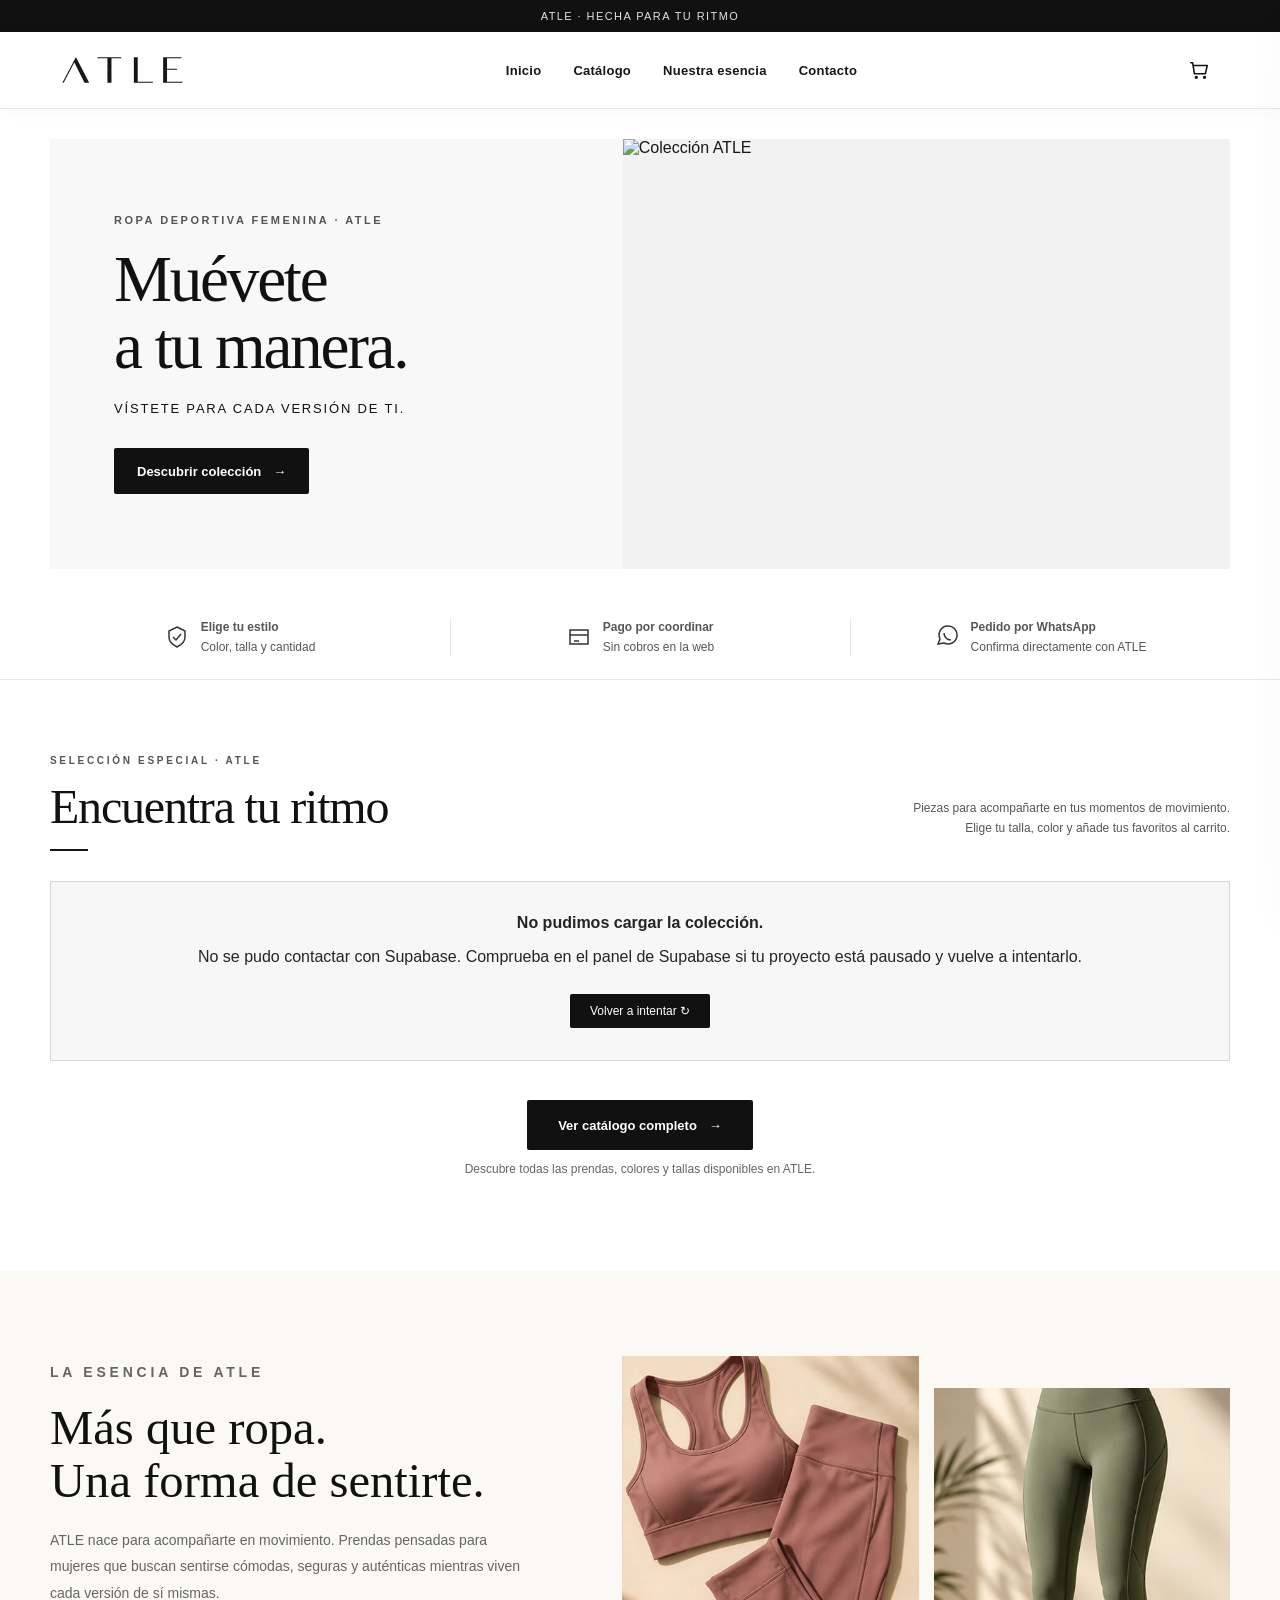
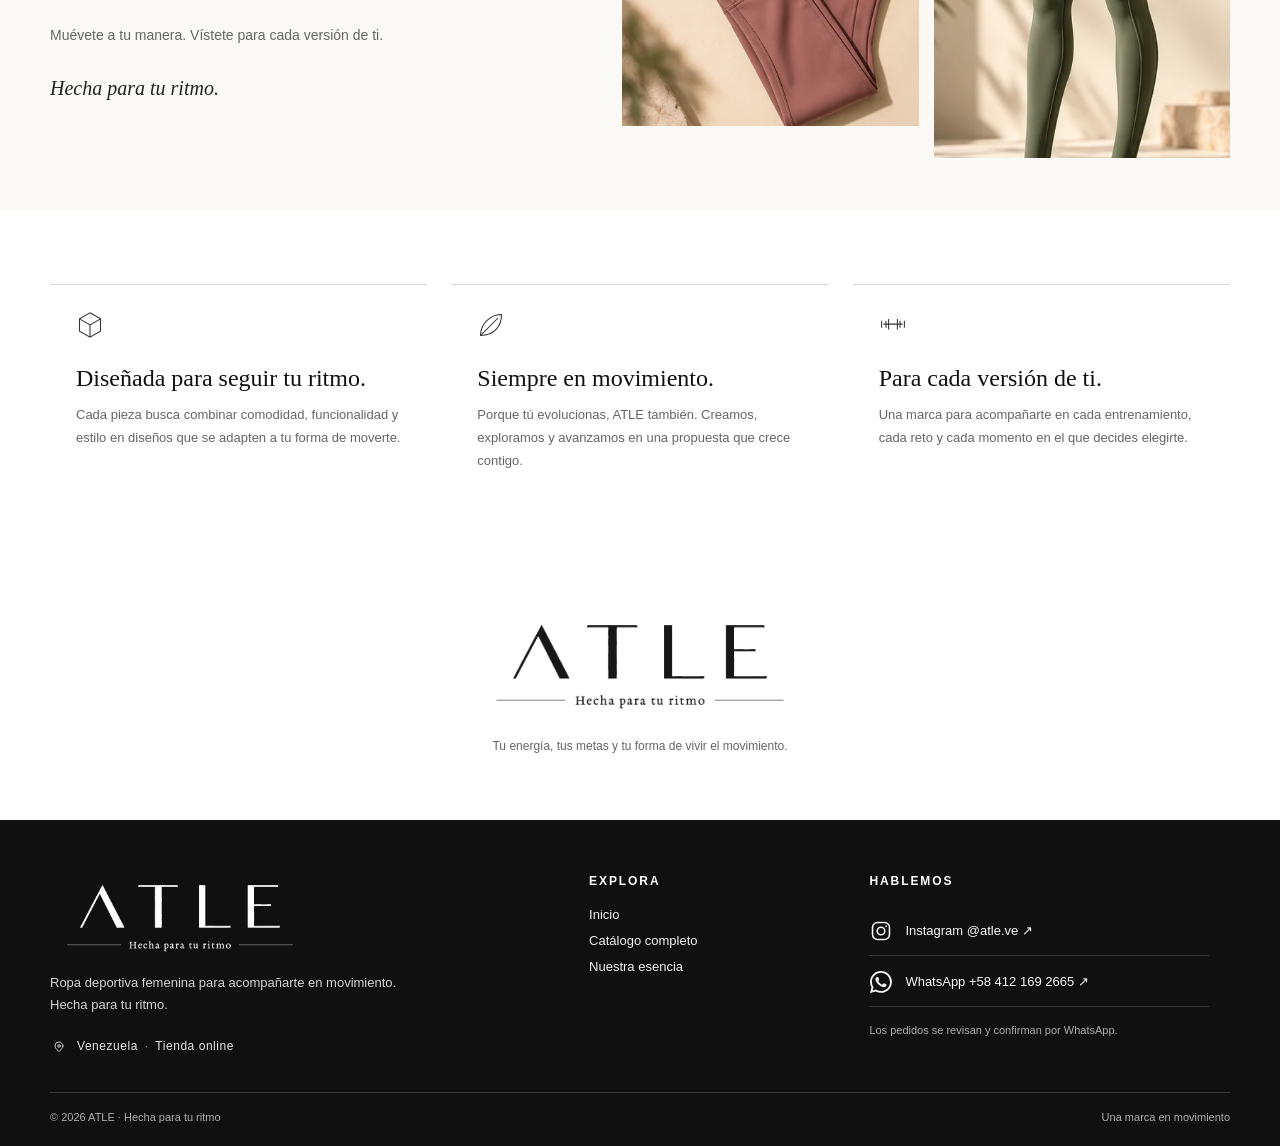
==== commit 9a35a36e: "Update index.html" ====
--- a/index.html
+++ b/index.html
@@ -124,9 +124,7 @@
         </div>
         <div class="hero-media">
           <!-- Cambia este src por la foto principal real cuando la tengas. -->
-          <img src="imagenes/portada.webp" data-config-image="hero_imagen" alt="Colección ATLE" fetchpriority="high">
-          <div class="hero-badge"><img src="logos/ATLE_symbol_negro.svg" alt="" aria-hidden="true"> <span data-config-text="hero_sello">ESTILO QUE TE ACOMPAÑA</span></div>
-        </div>
+          <img src="" data-config-image="hero_imagen" alt="Colección ATLE" fetchpriority="high">
       </div>
     </section>
     <section class="perks" aria-label="Cómo comprar">
@@ -248,7 +246,7 @@
   <div class="toast" id="toast" role="status" aria-live="polite"></div>
 
 <script src="/configuracion.js"></script>
-<script src="/atle-data.js?v=15"></script>
+<script src="/atle-data.js?v=16"></script>
 <script src="/formulario-pedido.js?v=12"></script>
 <script>
 'use strict';
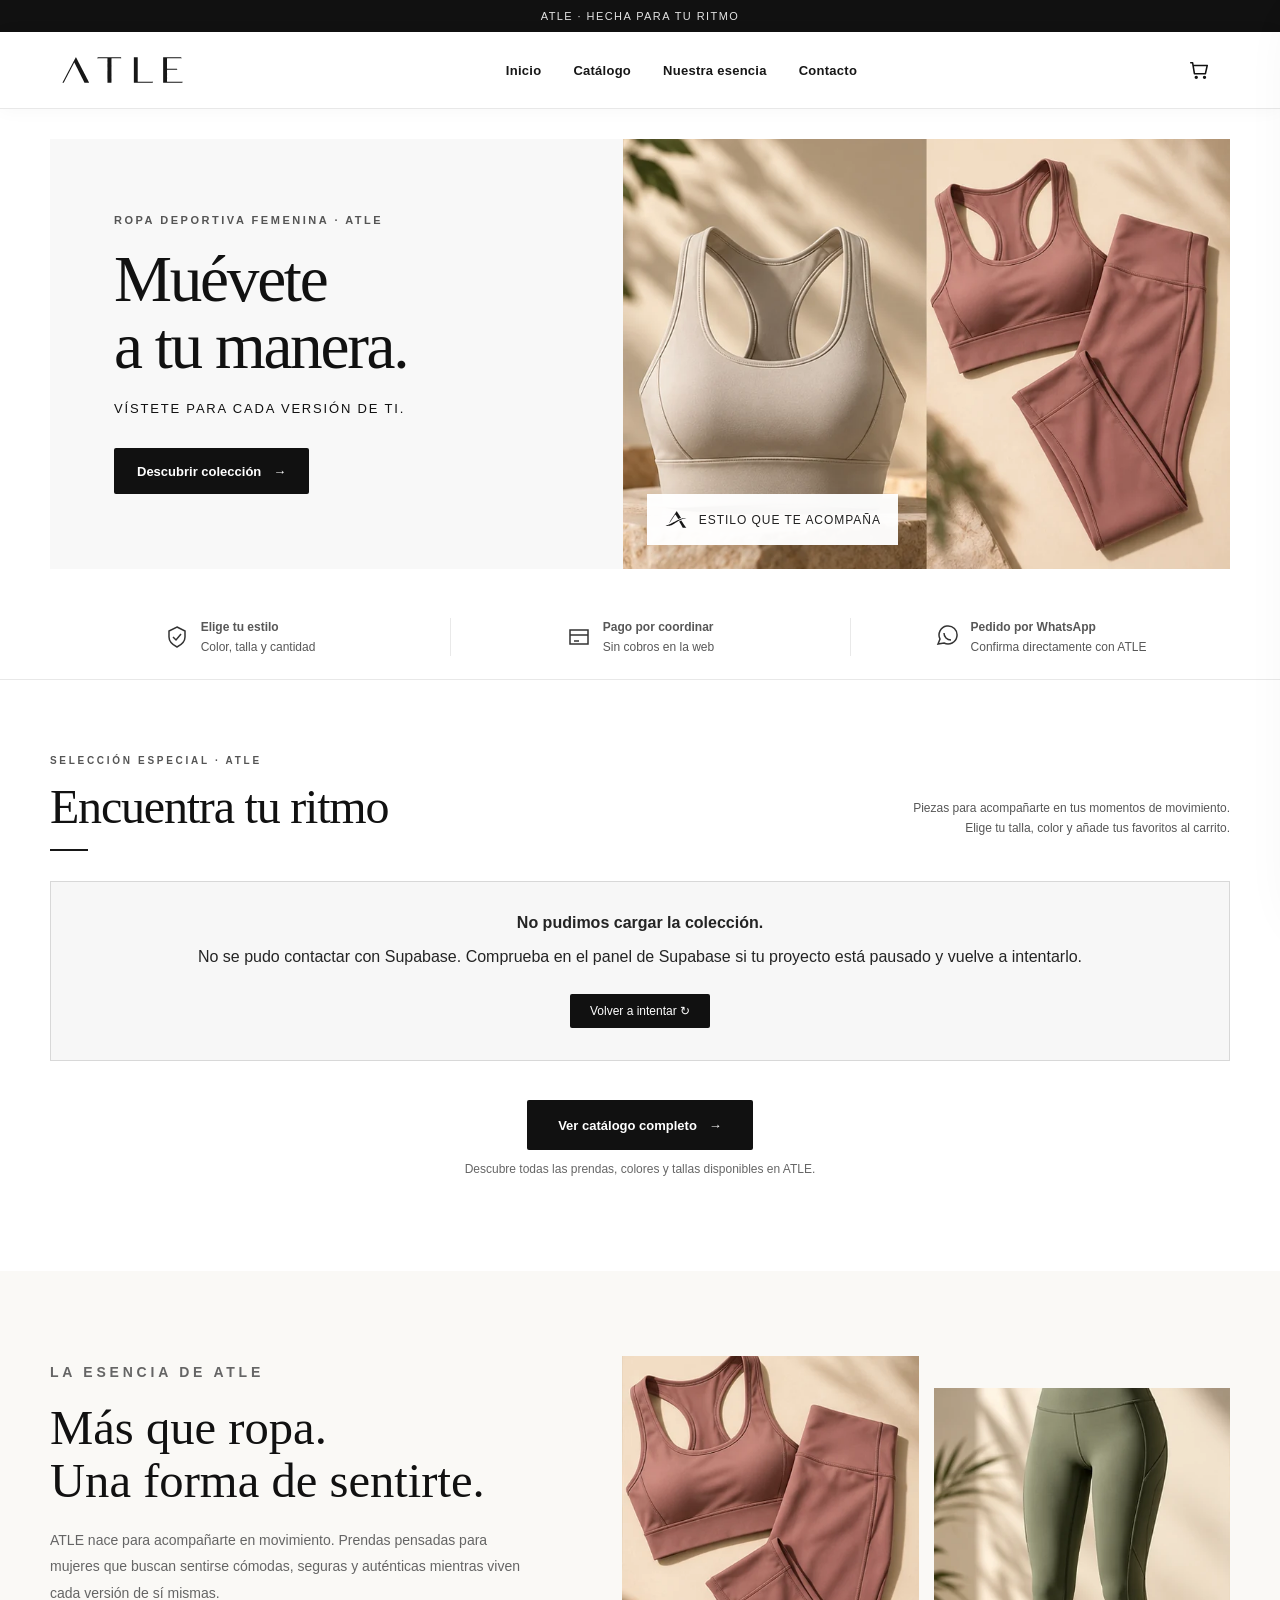
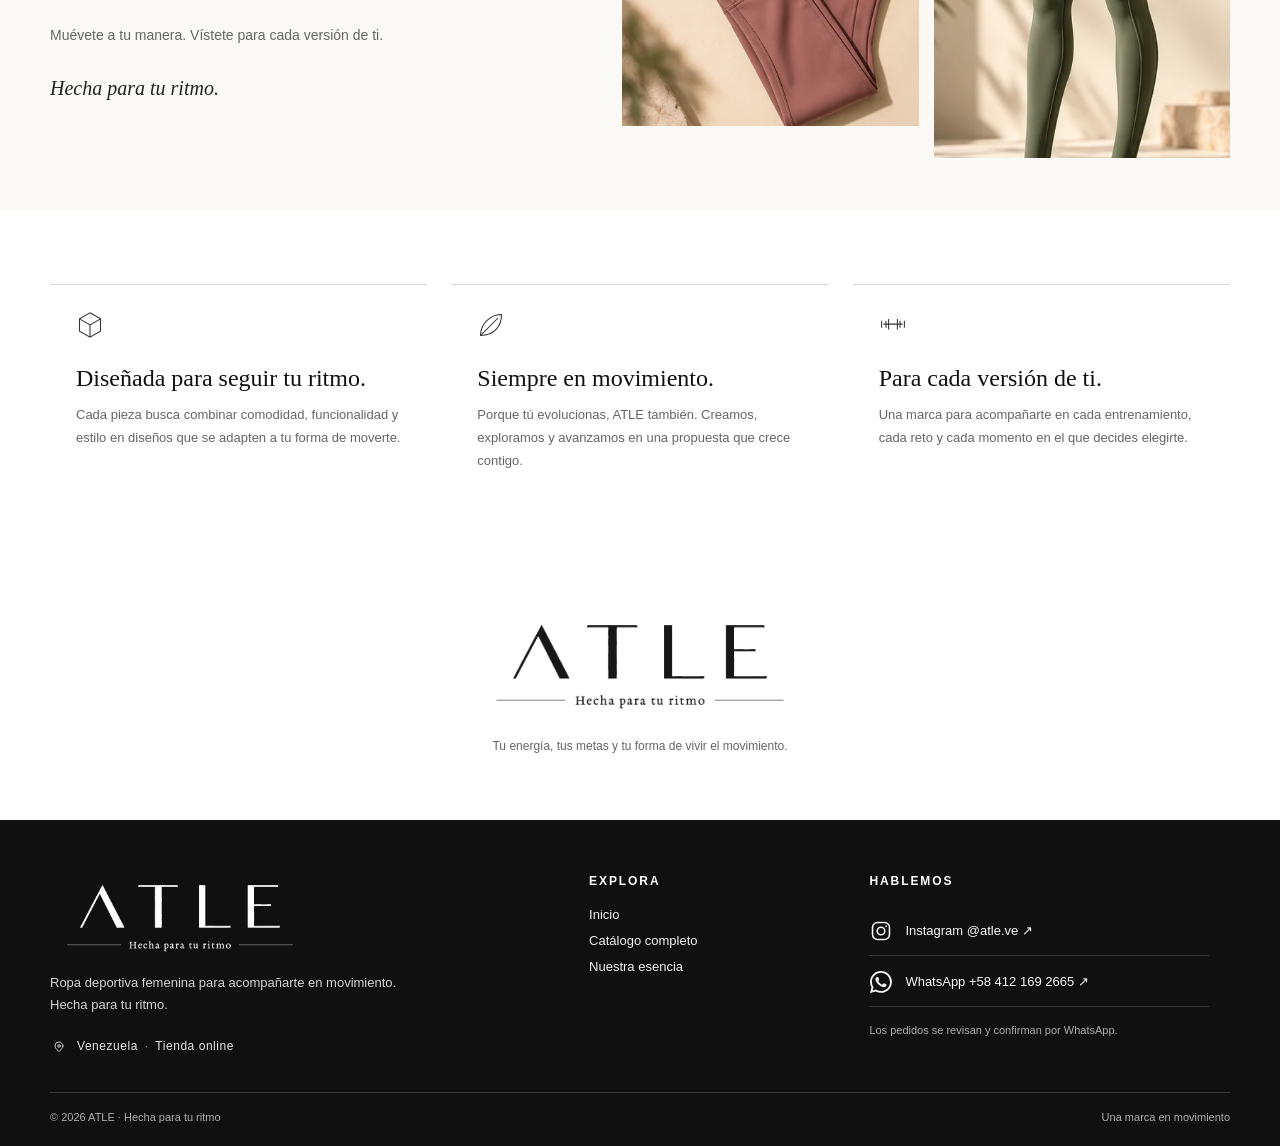
==== commit 8eb5a779: "Update index.html" ====
--- a/index.html
+++ b/index.html
@@ -124,7 +124,9 @@
         </div>
         <div class="hero-media">
           <!-- Cambia este src por la foto principal real cuando la tengas. -->
-          <img src="" data-config-image="hero_imagen" alt="Colección ATLE" fetchpriority="high">
+          <img src="imagenes/portada.webp" data-config-image="hero_imagen" alt="Colección ATLE" fetchpriority="high">
+          <div class="hero-badge"><img src="logos/ATLE_symbol_negro.svg" alt="" aria-hidden="true"> <span data-config-text="hero_sello">ESTILO QUE TE ACOMPAÑA</span></div>
+        </div>
       </div>
     </section>
     <section class="perks" aria-label="Cómo comprar">
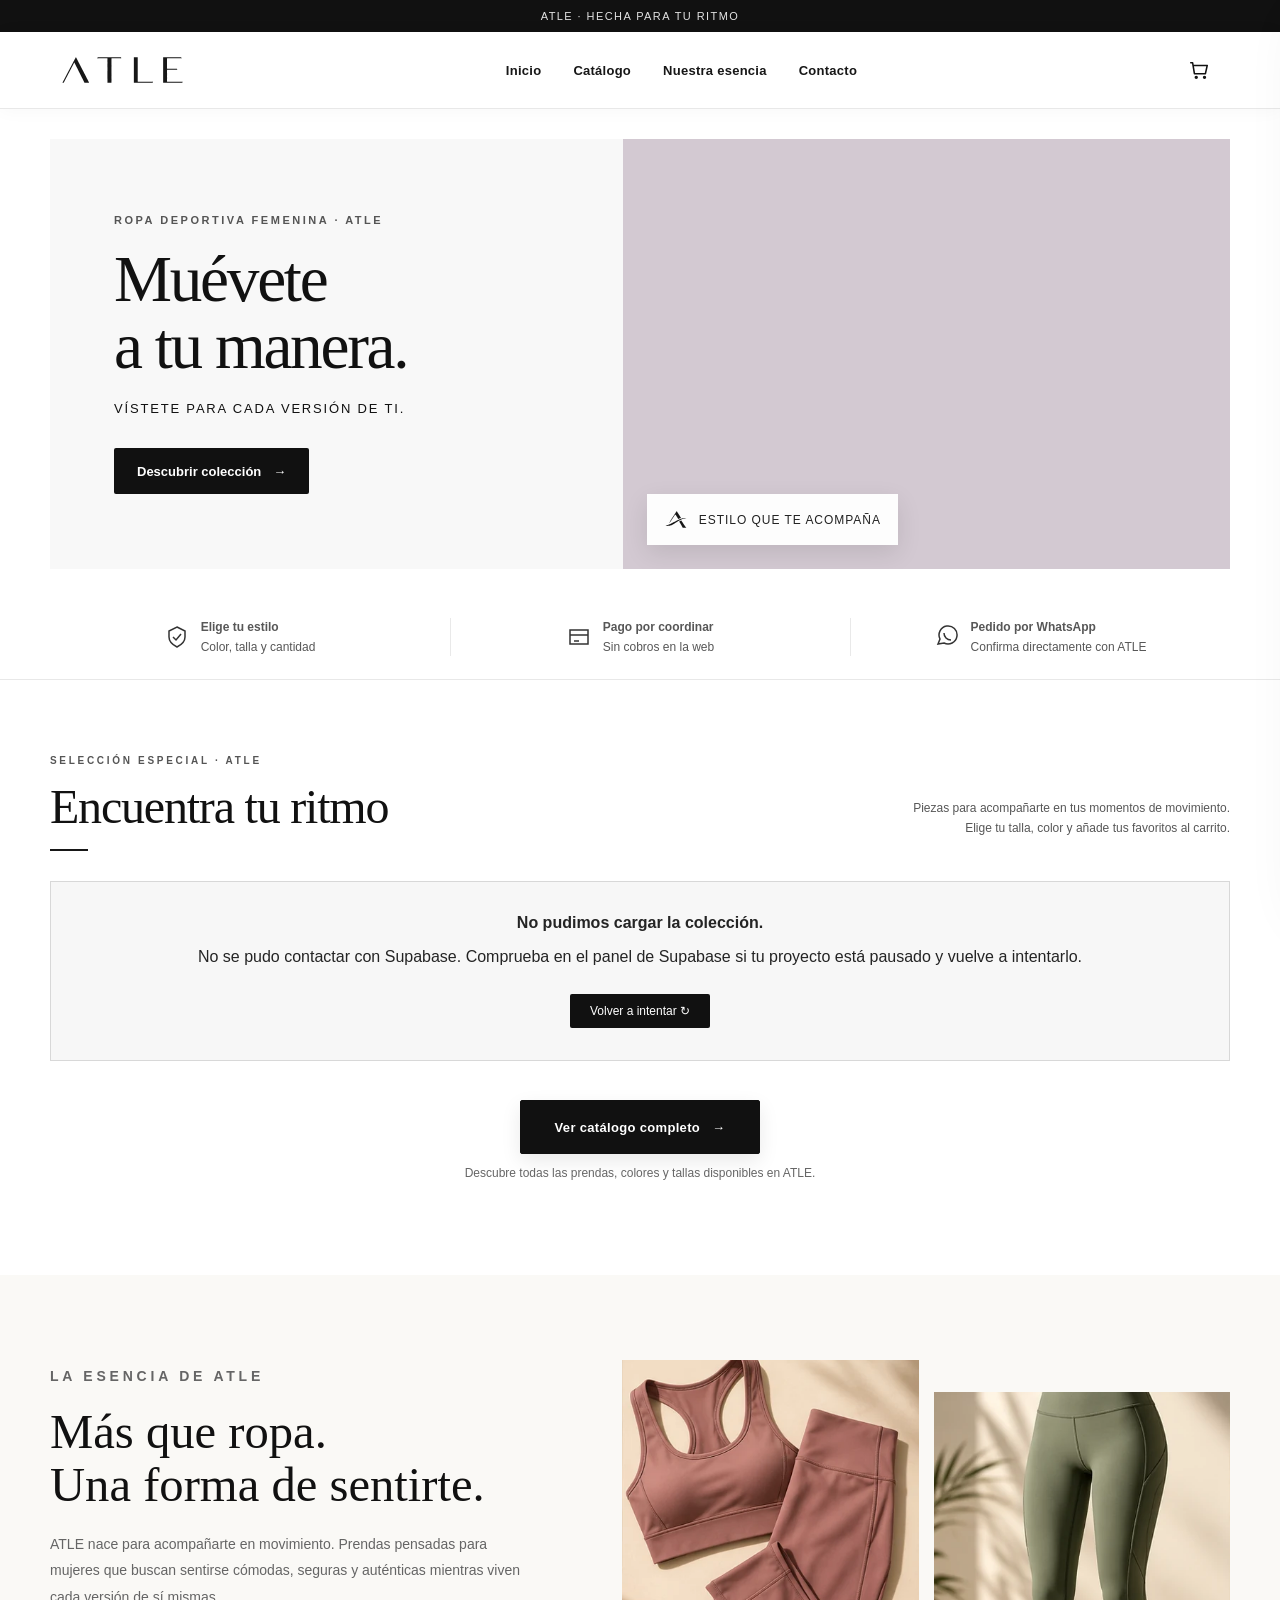
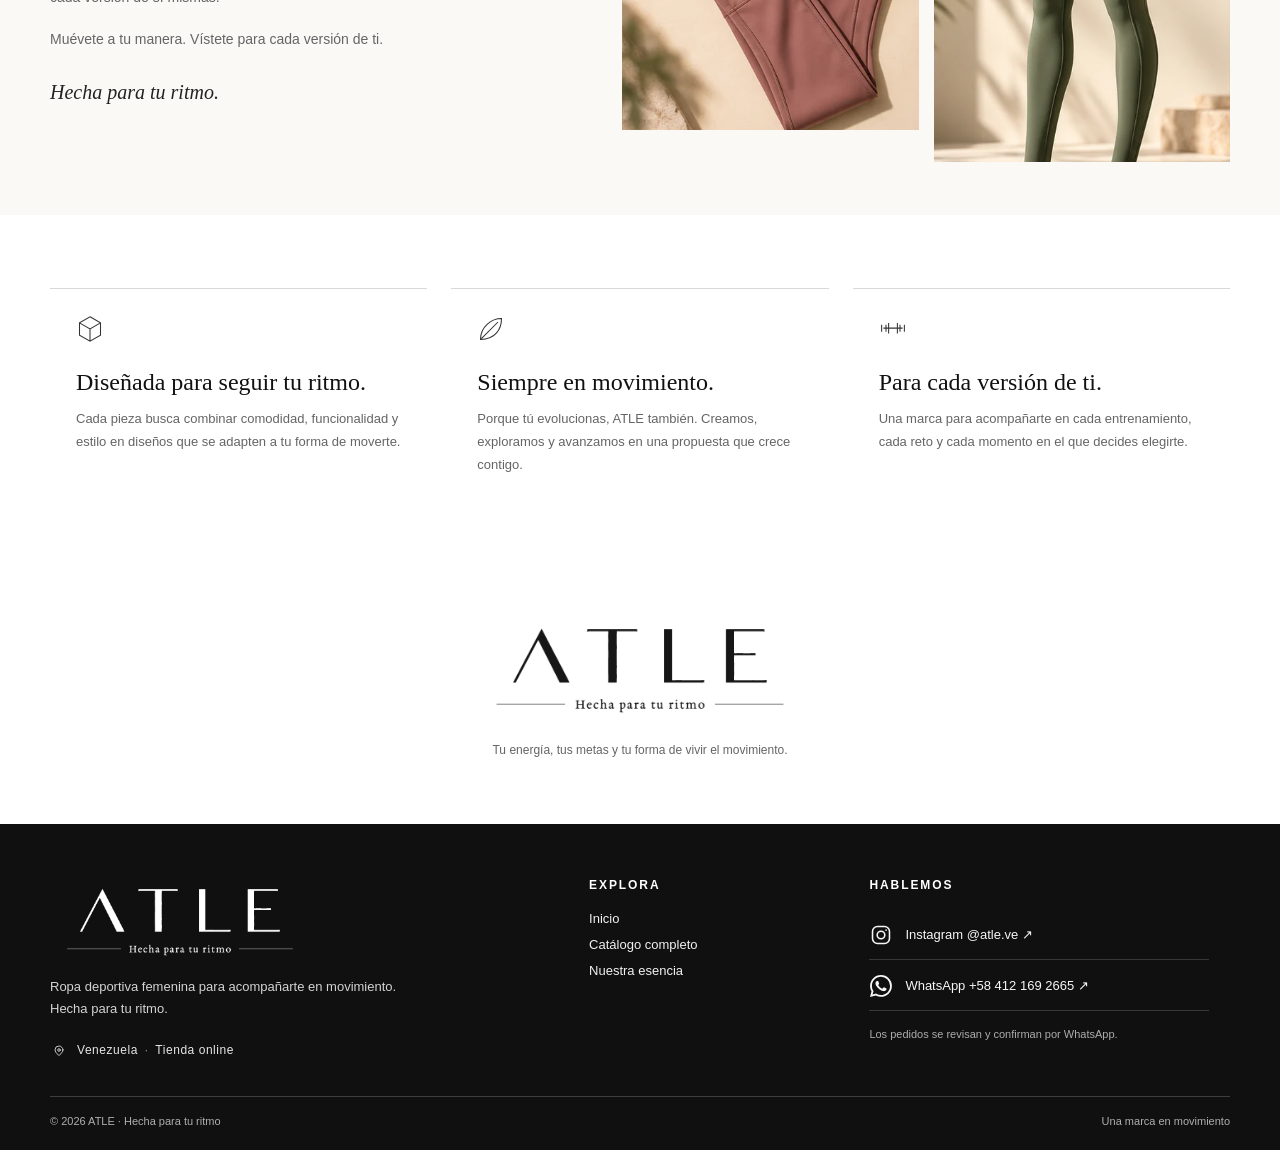
==== commit c514f941: "Add files via upload" ====
--- a/index.html
+++ b/index.html
@@ -30,7 +30,7 @@
     .more-products-wrap{padding:39px 0 0;text-align:center;display:grid;justify-items:center;gap:12px}.more-products-wrap p{font-size:12px;color:#798174;margin:0}.more-products-btn{padding-inline:31px;min-height:50px;border-radius:3px}.catalog-intro{background:#E8E7DB;padding:62px 0 46px;text-align:center}.catalog-intro h1{font:400 clamp(39px,5vw,67px) Georgia,serif;letter-spacing:-.04em;color:var(--olive-dark);margin:0 0 16px}.catalog-intro p{max-width:540px;margin:0 auto;color:#5D6956;font-size:14px;line-height:1.8}.catalog-intro .small-label{margin-bottom:17px}.catalog-page .products-section{padding-top:56px}.tools[hidden]{display:none!important}.catalog-page .tools{display:flex!important}.field[hidden]{display:none!important}.checkout-conditional-note{font-size:11px;color:#718168;margin:-4px 0 0;line-height:1.5}.checkout-summary{font-size:13px}.checkout-summary strong{white-space:nowrap}
     @media(max-width:600px){.catalog-intro{padding:44px 0 29px}.more-products-wrap{padding-top:25px}}
   </style>
-<link rel="stylesheet" href="/atle-theme.css?v=15.2">
+<link rel="stylesheet" href="/atle-theme.css?v=16.0">
 
 <!-- ATLE v15.3 · Pie editorial optimizado; no modifica las funciones de tienda. -->
 <style id="atle-footer-layout-v15-3">
@@ -123,8 +123,10 @@
           <a href="#productos" class="btn"><span data-config-text="hero_boton">Descubrir colección</span> <span aria-hidden="true">→</span></a>
         </div>
         <div class="hero-media">
-          <!-- Cambia este src por la foto principal real cuando la tengas. -->
-          <img src="imagenes/portada.webp" data-config-image="hero_imagen" alt="Colección ATLE" fetchpriority="high">
+          <picture class="hero-picture">
+            <source media="(max-width: 700px)" srcset="/imagenes/ATLE_portada_mobile.webp">
+            <img src="/imagenes/ATLE_portada_desktop.webp" alt="ATLE — Hecha para tu ritmo" fetchpriority="high" decoding="async">
+          </picture>
           <div class="hero-badge"><img src="logos/ATLE_symbol_negro.svg" alt="" aria-hidden="true"> <span data-config-text="hero_sello">ESTILO QUE TE ACOMPAÑA</span></div>
         </div>
       </div>
@@ -216,6 +218,7 @@
     <div class="panel-head"><h2 id="cart-title">Tu carrito <span id="cart-title-count"></span></h2><button class="panel-close" type="button" id="close-cart" aria-label="Cerrar carrito">×</button></div>
     <div class="cart-body" id="cart-items"></div>
     <div class="cart-foot"><div class="subtotal"><span>Subtotal sin envío</span><strong id="cart-total">$0.00</strong></div>
+      <p class="bcv-note" id="cart-bcv-note" data-bcv-note>Para pagos en Bs., se aplica la tasa BCV vigente del día.</p>
       <button type="button" class="btn full" id="checkout-button">Continuar al pedido →</button>
       <p class="muted" id="cart-small-note">Los pedidos se confirman por WhatsApp. No incluye envío ni realiza cobros.</p>
     </div>
@@ -236,6 +239,7 @@
       <form id="checkout-form">
         <div class="checkout-grid" id="checkout-fields"></div>
         <div class="checkout-summary"><span>Subtotal (sin envío)</span><strong id="checkout-total">$0.00</strong></div>
+        <p class="bcv-note checkout-bcv-note" id="checkout-bcv-note" data-bcv-note>Para pagos en Bs., se aplica la tasa BCV vigente del día.</p>
         <button type="submit" class="btn full wa-cta" id="send-whatsapp">
           <svg viewBox="0 0 24 24" aria-hidden="true" fill="none" stroke="currentColor" stroke-width="1.8"><path d="M3 21l2-5a9 9 0 1 1 4 4z"/><path d="M9 8c0 4 3 7 7 7"/></svg>
           <span id="checkout-submit-text">Preparar pedido en WhatsApp ↗</span>
@@ -258,9 +262,28 @@
 let FORMULARIO = window.ATLE_FORM.normalize();
 const IS_CATALOG=document.body.classList.contains('catalog-page');
 const fallbackImage='imagenes/legging_oliva.webp';
-function colorRecord(p,label){return p.colores.find(c=>c.nombre===label)||p.colores[0]||{};}
-function photoFor(p,label){const c=colorRecord(p,label);return c.imagen || (c.imagenes||[])[0] || p.imagen || (p.imagenes||[])[0] || fallbackImage;}
-function photosFor(p,label){const c=colorRecord(p,label);return [...new Set([c.imagen,...(c.imagenes||[]),p.imagen,...(p.imagenes||[])].filter(Boolean))];}
+function colorRecord(p,label){return (p.colores||[]).find(c=>c.nombre===label)||(p.colores||[])[0]||{};}
+function allProductPhotos(p){
+ const photos=[],seen=new Set();
+ const add=(url,color='',label='')=>{const value=String(url||'').trim();if(!value||seen.has(value))return;seen.add(value);photos.push({url:value,color:color||'',label:label||''});};
+ (p.colores||[]).forEach(c=>{add(c.imagen,c.nombre,'Foto principal · '+c.nombre);(c.imagenes||[]).forEach((url,i)=>add(url,c.nombre,'Foto '+(i+2)+' · '+c.nombre));});
+ add(p.imagen,'','Fotografía general');
+ (p.imagenes||[]).forEach((url,i)=>add(url,'','Fotografía general '+(i+1)));
+ return photos.length?photos:[{url:fallbackImage,color:'',label:'Imagen de referencia'}];
+}
+function photoFor(p,label){const all=allProductPhotos(p);return (all.find(x=>x.color===label)||all.find(x=>!x.color)||all[0]).url;}
+function photosFor(p,label){const all=allProductPhotos(p);return [...all.filter(x=>x.color===label),...all.filter(x=>!x.color),...all.filter(x=>x.color&&x.color!==label)];}
+function bcvNoteHtml(){return CONFIG.moneda==='USD'?'<p class="bcv-note">Para pagos en Bs., se aplica la tasa BCV vigente del día.</p>':'';}
+function setCardGalleryIndex(card,index,syncColor=false){
+ const p=productById(card.dataset.productId);if(!p)return;
+ const photos=allProductPhotos(p);const next=(index%photos.length+photos.length)%photos.length;const photo=photos[next];
+ card.dataset.currentIndex=String(next);
+ const img=card.querySelector('.product-photo-main img');if(img){img.src=photo.url;img.alt=photo.color?`${p.nombre} · ${photo.color}`:p.nombre;}
+ const count=card.querySelector('.product-photo-count');if(count)count.textContent=`${next+1} / ${photos.length}`;
+ const main=card.querySelector('.product-photo-main');if(main)main.setAttribute('aria-label',`Ver ${p.nombre}, fotografía ${next+1} de ${photos.length}${photo.color?', color '+photo.color:''}`);
+ if(syncColor&&photo.color){const select=card.querySelector('.card-color');if(select&&select.value!==photo.color){select.value=photo.color;card.querySelector('.card-size').innerHTML=sizesFor(p,photo.color).map(t=>`<option value="${escapeHtml(t)}">${escapeHtml(t)}</option>`).join('');}}
+}
+function setCardGalleryForColor(card,p,color){const photos=allProductPhotos(p);let index=photos.findIndex(x=>x.color===color);if(index<0)index=photos.findIndex(x=>!x.color);setCardGalleryIndex(card,index<0?0:index,false);}
 function sizesFor(p,label){const c=colorRecord(p,label);return (c.tallas&&c.tallas.length)?c.tallas:p.tallas;}
 function renderCheckoutFields(){
  $('#checkout-title').textContent=FORMULARIO.titulo;
@@ -310,6 +333,7 @@
 function setTextSettings(){
  document.querySelectorAll('[data-config-text]').forEach(el=>{let v=CONFIG[el.dataset.configText];if(typeof v==='string')el.textContent=v;});
  document.querySelectorAll('[data-config-image]').forEach(el=>{let v=CONFIG[el.dataset.configImage];if(v)el.src=v;});
+ $$('[data-bcv-note]').forEach(el=>{el.hidden=CONFIG.moneda!=='USD';});
  $('#announcement-text').textContent=CONFIG.anuncio||'ATLE · HECHA PARA TU RITMO';
  $('#instagram-link').href='https://www.instagram.com/'+CONFIG.instagram.replace(/^@/,'')+'/';
  $('#instagram-label').textContent='Instagram '+CONFIG.instagram+' ↗';
@@ -358,32 +382,40 @@
   const featured=matched.filter(p=>p.destacado===true);
   const products=IS_CATALOG?matched.slice(0,visibleCount):(featured.length?featured:matched).slice(0,6);
   if(IS_CATALOG){const btn=$('#load-more-products');if(btn){btn.hidden=matched.length<=visibleCount;btn.textContent=`Mostrar más productos (${products.length} de ${matched.length}) ↓`;}}
-  grid.innerHTML = products.length ? products.map(p=>`
+  grid.innerHTML = products.length ? products.map(p=>{
+    const photos=allProductPhotos(p),initialColor=p.colores?.[0]?.nombre;
+    let initialIndex=photos.findIndex(x=>x.color===initialColor);if(initialIndex<0)initialIndex=photos.findIndex(x=>!x.color);if(initialIndex<0)initialIndex=0;
+    return `
     <article class="product-card" data-product-id="${escapeHtml(p.id)}">
-      <button type="button" class="product-photo" data-view="${escapeHtml(p.id)}" aria-label="Ver ${escapeHtml(p.nombre)}">
-        <img src="${escapeHtml(photoFor(p,p.colores[0]?.nombre))}" alt="${escapeHtml(p.nombre)}" loading="lazy" decoding="async">
+      <div class="product-photo" data-card-gallery data-current-index="${initialIndex}" role="group" aria-label="Galería de ${escapeHtml(p.nombre)}">
+        <button type="button" class="product-photo-main" data-view="${escapeHtml(p.id)}" aria-label="Ver ${escapeHtml(p.nombre)}">
+          <img src="${escapeHtml(photos[initialIndex].url)}" alt="${escapeHtml(p.nombre)}" loading="lazy" decoding="async">
+          <span class="quick-view">Ver detalles +</span>
+        </button>
+        ${photos.length>1?`<button type="button" class="product-photo-arrow is-prev" data-card-step="-1" aria-label="Fotografía anterior">‹</button><button type="button" class="product-photo-arrow is-next" data-card-step="1" aria-label="Siguiente fotografía">›</button><span class="product-photo-count" aria-live="polite">${initialIndex+1} / ${photos.length}</span>`:''}
         ${p.etiqueta?`<span class="tag">${escapeHtml(p.etiqueta)}</span>`:''}
-        <span class="quick-view">Ver detalles +</span>
-      </button>
+      </div>
       <div class="card-info">
         <span class="category">${escapeHtml(p.categoria)}</span>
         <h3 class="product-name">${escapeHtml(p.nombre)}</h3>
         <p class="product-desc">${escapeHtml(p.descripcion)}</p>
         <div class="price-row"><strong class="price">${money(p.precio)}</strong><span class="currency-tag">${escapeHtml(CONFIG.moneda)}</span></div>
+        ${bcvNoteHtml()}
         <div class="variant-row">
-          <label>Color<select class="card-color" aria-label="Color de ${escapeHtml(p.nombre)}">${p.colores.map(c=>`<option value="${escapeHtml(c.nombre)}">${escapeHtml(c.nombre)}</option>`).join('')}</select></label>
-          <label>Talla<select class="card-size" aria-label="Talla de ${escapeHtml(p.nombre)}">${sizesFor(p,p.colores[0]?.nombre).map(t=>`<option value="${escapeHtml(t)}">${escapeHtml(t)}</option>`).join('')}</select></label>
+          <label>Color<select class="card-color" aria-label="Color de ${escapeHtml(p.nombre)}">${(p.colores||[]).map(c=>`<option value="${escapeHtml(c.nombre)}">${escapeHtml(c.nombre)}</option>`).join('')}</select></label>
+          <label>Talla<select class="card-size" aria-label="Talla de ${escapeHtml(p.nombre)}">${sizesFor(p,initialColor).map(t=>`<option value="${escapeHtml(t)}">${escapeHtml(t)}</option>`).join('')}</select></label>
         </div>
         <button type="button" class="product-add" data-add="${escapeHtml(p.id)}">${iconBag} Agregar al carrito</button>
       </div>
-    </article>`).join('') : '<div class="empty-search">No encontramos productos con ese filtro. Prueba otra opción.</div>';
+    </article>`;
+  }).join('') : '<div class="empty-search">No encontramos productos con ese filtro. Prueba otra opción.</div>';
 }
 $('#filter-options').addEventListener('click',e=>{let btn=e.target.closest('[data-filter]');if(!btn)return;filter=btn.dataset.filter;visibleCount=12;$$('[data-filter]').forEach(b=>b.classList.toggle('active',b===btn));renderProducts();});
 grid.addEventListener('change',e=>{
  const el=e.target;
  if(!el.matches('.card-color'))return;
  const card=el.closest('.product-card'),p=productById(card.dataset.productId);if(!p)return;
- card.querySelector('.product-photo img').src=photoFor(p,el.value);
+ setCardGalleryForColor(card,p,el.value);
  card.querySelector('.card-size').innerHTML=sizesFor(p,el.value).map(t=>`<option value="${escapeHtml(t)}">${escapeHtml(t)}</option>`).join('');
 });
 $('#product-search').addEventListener('input',e=>{searchText=e.target.value.trim().toLocaleLowerCase('es');visibleCount=12;renderProducts();});
@@ -399,20 +431,34 @@
   saveCart();toast(`${p.nombre} añadido al carrito`);
 }
 grid.addEventListener('click',event=>{
+  const step=event.target.closest('[data-card-step]');
+  if(step){const card=step.closest('.product-card');if(card){const current=Number(card.dataset.currentIndex||0);setCardGalleryIndex(card,current+Number(step.dataset.cardStep),true);}return;}
   const add=event.target.closest('[data-add]');
   if(add){const card=add.closest('.product-card');addToCart(add.dataset.add,$('.card-color',card).value,$('.card-size',card).value);return;}
   const view=event.target.closest('[data-view]');
   if(view)showProduct(view.dataset.view);
 });
+// Deslizamiento horizontal en las galerías de las tarjetas, especialmente cómodo en móvil.
+grid.addEventListener('touchstart',event=>{
+ const gallery=event.target.closest('.product-photo-main');if(!gallery)return;
+ const card=gallery.closest('.product-card');if(card)card.dataset.touchStartX=String(event.changedTouches[0].clientX);
+},{passive:true});
+grid.addEventListener('touchend',event=>{
+ const gallery=event.target.closest('.product-photo-main');if(!gallery)return;
+ const card=gallery.closest('.product-card');if(!card||card.dataset.touchStartX===undefined)return;
+ const delta=event.changedTouches[0].clientX-Number(card.dataset.touchStartX);delete card.dataset.touchStartX;
+ if(Math.abs(delta)>42){const current=Number(card.dataset.currentIndex||0);setCardGalleryIndex(card,current+(delta<0?1:-1),true);}
+},{passive:true});
 function showProduct(id){
   const p=productById(id);if(!p)return;
   const initialColor=p.colores[0]?.nombre;
   const html=`<div class="product-detail">
-    <div class="detail-gallery"><img id="detail-main-img" class="detail-main-img" src="${escapeHtml(photoFor(p,initialColor))}" alt="${escapeHtml(p.nombre)}"><div class="detail-thumbs" id="detail-thumbs"></div></div>
+    <div class="detail-gallery"><img id="detail-main-img" class="detail-main-img" src="${escapeHtml(photoFor(p,initialColor))}" alt="${escapeHtml(p.nombre)}"><div class="detail-thumbs" id="detail-thumbs" aria-label="Todas las fotografías del producto"></div></div>
     <div class="detail-meta">
       <span class="category">${escapeHtml(p.categoria)}</span>
       <h3 class="product-name" id="detail-name">${escapeHtml(p.nombre)}</h3>
       <strong class="price">${money(p.precio)}</strong>
+      ${bcvNoteHtml()}
       <p>${escapeHtml(p.descripcion)}</p>
       <label>Color<select id="detail-color">${p.colores.map(c=>`<option value="${escapeHtml(c.nombre)}">${escapeHtml(c.nombre)}</option>`).join('')}</select></label>
       <label>Talla<select id="detail-size">${sizesFor(p,initialColor).map(t=>`<option value="${escapeHtml(t)}">${escapeHtml(t)}</option>`).join('')}</select></label>
@@ -421,12 +467,20 @@
     </div></div>`;
   $('#product-detail-content').innerHTML=html;
   function gallery(){
-    const pics=photosFor(p,$('#detail-color').value);
-    $('#detail-main-img').src=pics[0]||fallbackImage;
-    $('#detail-thumbs').innerHTML=pics.map((pic,idx)=>`<button type="button" data-photo="${escapeHtml(pic)}" class="${idx===0?'is-active':''}" aria-label="Ver fotografía ${idx+1}"><img src="${escapeHtml(pic)}" alt=""></button>`).join('');
+    const pics=allProductPhotos(p),selectedColor=$('#detail-color').value,selectedPhoto=photoFor(p,selectedColor);
+    const activeIndex=Math.max(0,pics.findIndex(x=>x.url===selectedPhoto));
+    $('#detail-main-img').src=pics[activeIndex].url;
+    $('#detail-main-img').alt=pics[activeIndex].color?`${p.nombre} · ${pics[activeIndex].color}`:p.nombre;
+    $('#detail-thumbs').innerHTML=pics.map((pic,idx)=>`<button type="button" data-photo-index="${idx}" class="${idx===activeIndex?'is-active':''}" title="${escapeHtml(pic.label||pic.color||'Fotografía')}" aria-label="Ver fotografía ${idx+1}${pic.color?', color '+escapeHtml(pic.color):''}"><img src="${escapeHtml(pic.url)}" alt="${escapeHtml(pic.label||p.nombre)}" loading="lazy" decoding="async"></button>`).join('');
   }
   $('#detail-color').onchange=()=>{$('#detail-size').innerHTML=sizesFor(p,$('#detail-color').value).map(t=>`<option value="${escapeHtml(t)}">${escapeHtml(t)}</option>`).join('');gallery()};
-  $('#detail-thumbs').onclick=e=>{const b=e.target.closest('[data-photo]');if(!b)return;$('#detail-main-img').src=b.dataset.photo;$$('#detail-thumbs button').forEach(x=>x.classList.toggle('is-active',x===b));};
+  $('#detail-thumbs').onclick=e=>{
+    const b=e.target.closest('[data-photo-index]');if(!b)return;
+    const pic=allProductPhotos(p)[Number(b.dataset.photoIndex)];if(!pic)return;
+    $('#detail-main-img').src=pic.url;$('#detail-main-img').alt=pic.color?`${p.nombre} · ${pic.color}`:p.nombre;
+    $$('#detail-thumbs button').forEach(x=>x.classList.toggle('is-active',x===b));
+    if(pic.color&&$('#detail-color').value!==pic.color){$('#detail-color').value=pic.color;$('#detail-size').innerHTML=sizesFor(p,pic.color).map(t=>`<option value="${escapeHtml(t)}">${escapeHtml(t)}</option>`).join('');}
+  };
   gallery();
   const qtyEl=$('#detail-qty');
   $('#detail-minus').onclick=()=>qtyEl.textContent=Math.max(1,Number(qtyEl.textContent)-1);
--- a/atle-theme.css
+++ b/atle-theme.css
@@ -87,3 +87,42 @@
 .social-icon{width:21px;height:21px;flex:0 0 21px;display:block;color:#fff}
 .social-label{overflow-wrap:anywhere}
 @media(max-width:550px){.footer a.social-link{min-height:44px;font-size:13px}.social-icon{width:22px;height:22px;flex-basis:22px}}
+
+
+/* ATLE v16 · Portada adaptable, precios BCV y galerías completas por color. */
+.hero-media{background:#D3C9D2}
+.hero-media .hero-picture{position:absolute;inset:0;display:block;width:100%;height:100%}
+.hero-media .hero-picture img{position:absolute;inset:0;width:100%;height:100%;object-fit:contain;object-position:center;background:#D3C9D2}
+
+/* Fotografía de producto: encuadre completo, sin cortar prendas. */
+.product-photo{aspect-ratio:4/5;background:#F6F6F6;position:relative;display:block}
+.product-photo-main{position:absolute;inset:0;display:block;width:100%;height:100%;padding:0;border:0;background:transparent;overflow:hidden}
+.product-photo-main img{width:100%;height:100%;object-fit:contain;object-position:center;background:#F6F6F6;transition:opacity .2s ease,transform .2s ease}
+.product-photo:hover .product-photo-main img{transform:none}
+.product-photo-arrow{position:absolute;z-index:3;top:50%;transform:translateY(-50%);width:34px;height:34px;display:grid;place-items:center;border:1px solid #E4E4E4;border-radius:50%;background:rgba(255,255,255,.94);color:#111;font-size:23px;line-height:1;box-shadow:0 3px 12px #00000012;transition:background .18s,opacity .18s}
+.product-photo-arrow:hover{background:#111;color:#fff;border-color:#111}
+.product-photo-arrow.is-prev{left:10px}.product-photo-arrow.is-next{right:10px}
+.product-photo-count{position:absolute;z-index:3;right:10px;bottom:10px;padding:5px 8px;border-radius:20px;background:rgba(255,255,255,.94);color:#222;font-size:10px;letter-spacing:.04em;pointer-events:none}
+.product-photo .tag{z-index:4}
+.bcv-note{margin:-5px 0 0;color:#666;font-size:10px;line-height:1.45;letter-spacing:.005em}
+.cart-foot>.bcv-note{margin:-7px 0 14px;text-align:right}
+.checkout-bcv-note{margin:-7px 0 14px;text-align:right}
+.detail-meta>.bcv-note{margin:-7px 0 0}
+.detail-gallery>.detail-main-img{display:block;width:100%;height:auto;max-height:none;aspect-ratio:4/5;object-fit:contain;object-position:center;background:#F6F6F6}
+.detail-thumbs{display:flex;flex-wrap:nowrap;gap:9px;overflow-x:auto;overscroll-behavior-x:contain;scroll-snap-type:x mandatory;padding:10px 2px 12px}
+.detail-thumbs button{position:relative;flex:0 0 58px;width:58px;height:73px;scroll-snap-align:start;background:#F6F6F6}
+.detail-thumbs img{display:block;width:100%;height:100%;object-fit:contain;background:#F6F6F6}
+.more-products-btn:not(.ghost){background:#111;color:#fff;border:1px solid #111;min-height:54px;padding-inline:34px;box-shadow:0 7px 20px #00000016;letter-spacing:.025em}
+.more-products-btn:not(.ghost):hover{background:#333;border-color:#333;box-shadow:0 10px 24px #00000020;transform:translateY(-2px)}
+.more-products-btn:not(.ghost) span{display:inline-block;animation:atleCatalogArrow 3.2s ease-in-out infinite}
+@keyframes atleCatalogArrow{0%,76%,100%{transform:translateX(0)}84%{transform:translateX(4px)}}
+@media(hover:hover){.product-photo-arrow{opacity:0}.product-photo:hover .product-photo-arrow,.product-photo:focus-within .product-photo-arrow{opacity:1}}
+@media(max-width:700px){
+ .hero-media{min-height:0!important;max-height:none!important;height:auto;aspect-ratio:4/5}
+ .hero-media .hero-picture img{object-fit:contain}
+ .product-photo{aspect-ratio:4/5}
+ .product-photo-arrow{opacity:.96;width:32px;height:32px}
+ .detail-gallery>.detail-main-img{height:auto}
+}
+@media(max-width:500px){.product-photo{aspect-ratio:4/5}.product-photo-main img{object-fit:contain}.product-photo-arrow.is-prev{left:7px}.product-photo-arrow.is-next{right:7px}}
+@media(prefers-reduced-motion:reduce){.more-products-btn:not(.ghost) span{animation:none!important}}
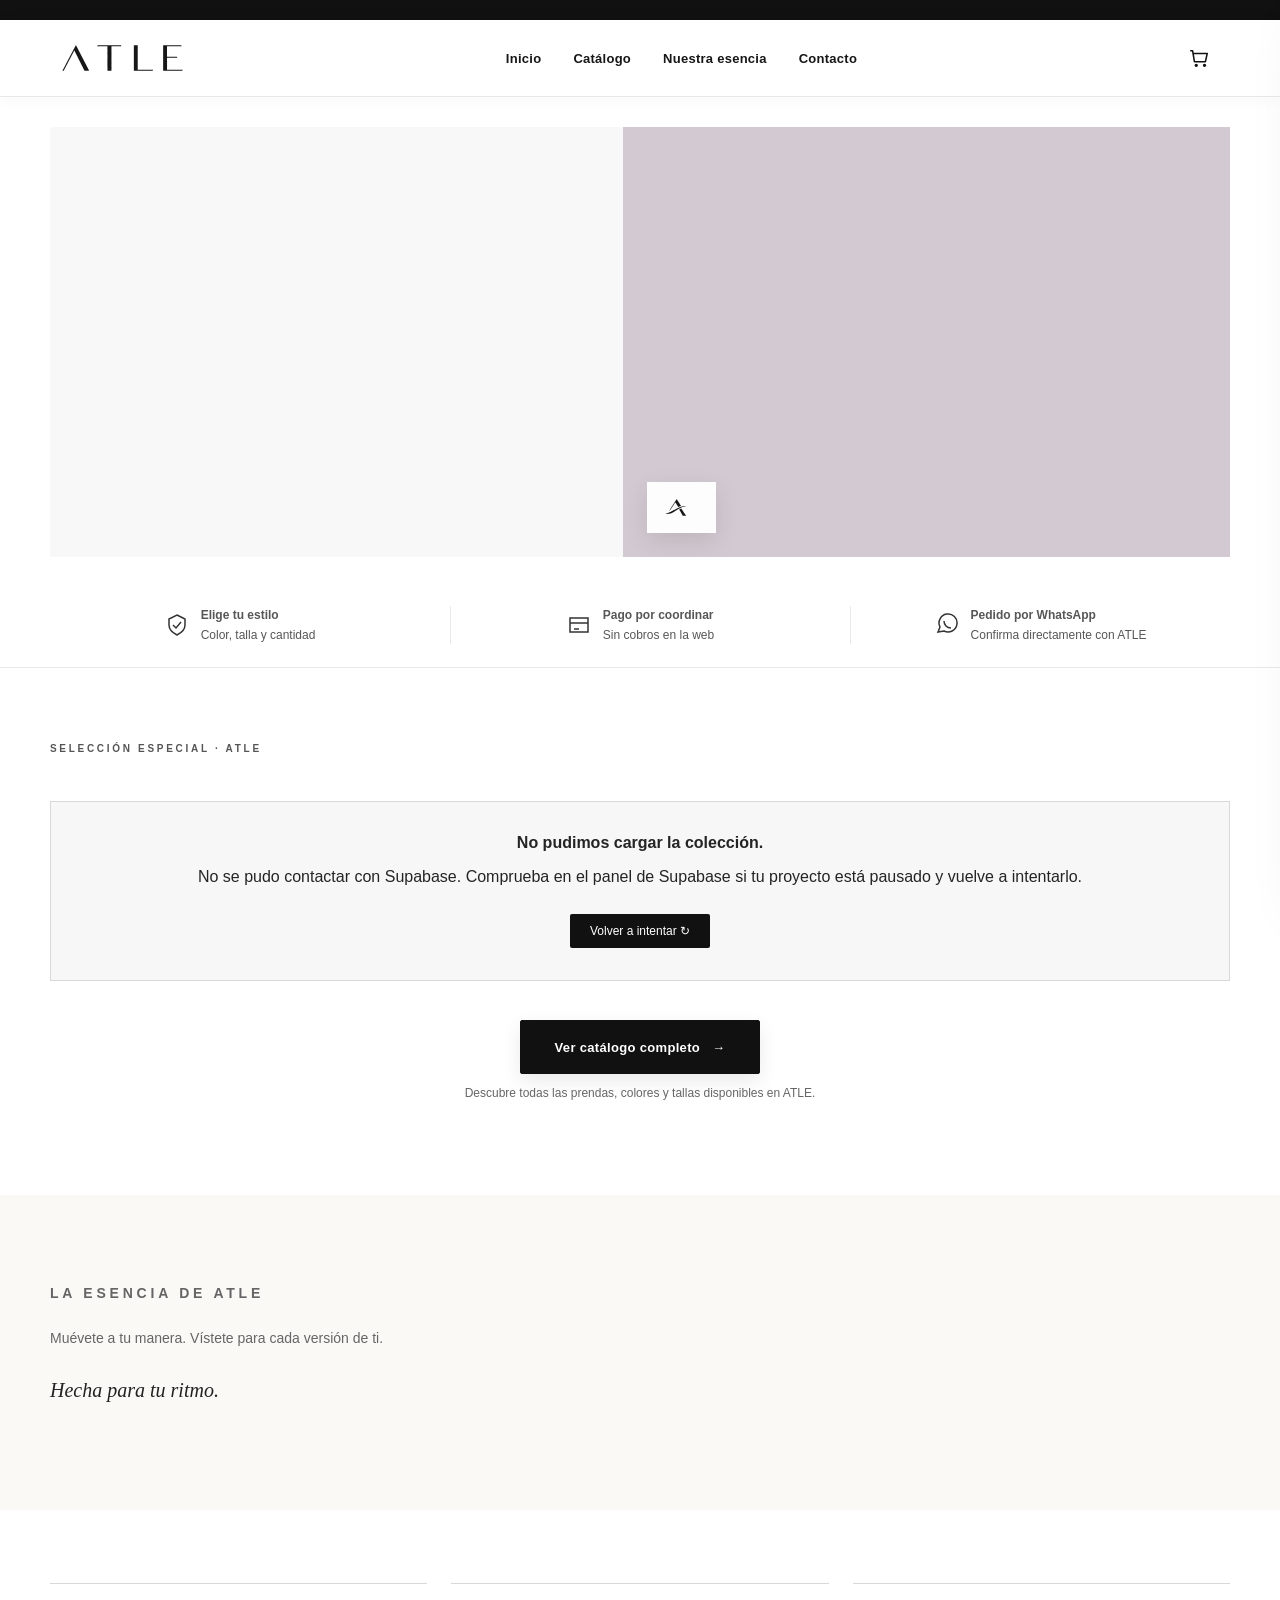
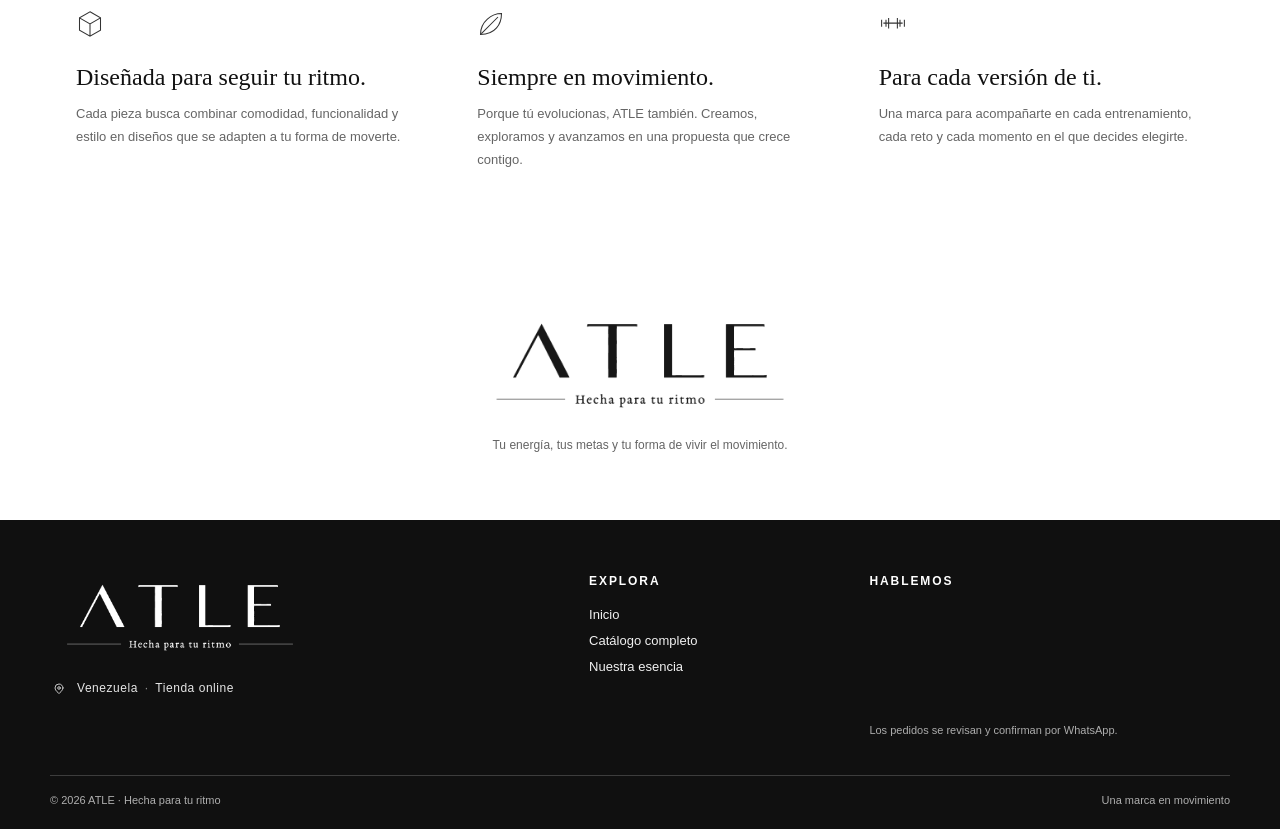
==== commit ce94a5e9: "Add files via upload" ====
--- a/index.html
+++ b/index.html
@@ -30,7 +30,7 @@
     .more-products-wrap{padding:39px 0 0;text-align:center;display:grid;justify-items:center;gap:12px}.more-products-wrap p{font-size:12px;color:#798174;margin:0}.more-products-btn{padding-inline:31px;min-height:50px;border-radius:3px}.catalog-intro{background:#E8E7DB;padding:62px 0 46px;text-align:center}.catalog-intro h1{font:400 clamp(39px,5vw,67px) Georgia,serif;letter-spacing:-.04em;color:var(--olive-dark);margin:0 0 16px}.catalog-intro p{max-width:540px;margin:0 auto;color:#5D6956;font-size:14px;line-height:1.8}.catalog-intro .small-label{margin-bottom:17px}.catalog-page .products-section{padding-top:56px}.tools[hidden]{display:none!important}.catalog-page .tools{display:flex!important}.field[hidden]{display:none!important}.checkout-conditional-note{font-size:11px;color:#718168;margin:-4px 0 0;line-height:1.5}.checkout-summary{font-size:13px}.checkout-summary strong{white-space:nowrap}
     @media(max-width:600px){.catalog-intro{padding:44px 0 29px}.more-products-wrap{padding-top:25px}}
   </style>
-<link rel="stylesheet" href="/atle-theme.css?v=16.0">
+<link rel="stylesheet" href="/atle-theme.css?v=20.0">
 
 <!-- ATLE v15.3 · Pie editorial optimizado; no modifica las funciones de tienda. -->
 <style id="atle-footer-layout-v15-3">
@@ -92,8 +92,8 @@
   }
 </style>
 </head>
-<body>
-  <div class="announcement"><span id="announcement-text">ATLE · HECHA PARA TU RITMO</span></div>
+<body class="atle-config-loading">
+  <div class="announcement"><span id="announcement-text"></span></div>
   <header class="site-header" id="inicio">
     <div class="header-wrap">
       <a href="/" class="brand-link" aria-label="ATLE, volver al inicio"><img src="logos/ATLE_wordmark_negro.svg" alt="ATLE"></a>
@@ -116,18 +116,17 @@
     <section class="hero" aria-label="Bienvenida a ATLE">
       <div class="container hero-grid">
         <div class="hero-content">
-          <div class="eyebrow" data-config-text="hero_etiqueta">Ropa deportiva femenina · ATLE</div>
-          <h1 data-config-text="hero_titulo" style="white-space:pre-line">Muévete
-a tu manera.</h1>
-          <p class="hero-sub" data-config-text="hero_subtitulo">Vístete para cada versión de ti.</p>
-          <a href="#productos" class="btn"><span data-config-text="hero_boton">Descubrir colección</span> <span aria-hidden="true">→</span></a>
+          <div class="eyebrow" data-config-text="hero_etiqueta"></div>
+          <h1 data-config-text="hero_titulo" style="white-space:pre-line"></h1>
+          <p class="hero-sub" data-config-text="hero_subtitulo"></p>
+          <a href="#productos" class="btn"><span data-config-text="hero_boton"></span> <span aria-hidden="true">→</span></a>
         </div>
         <div class="hero-media">
           <picture class="hero-picture">
             <source media="(max-width: 700px)" srcset="/imagenes/ATLE_portada_mobile.webp">
             <img src="/imagenes/ATLE_portada_desktop.webp" alt="ATLE — Hecha para tu ritmo" fetchpriority="high" decoding="async">
           </picture>
-          <div class="hero-badge"><img src="logos/ATLE_symbol_negro.svg" alt="" aria-hidden="true"> <span data-config-text="hero_sello">ESTILO QUE TE ACOMPAÑA</span></div>
+          <div class="hero-badge"><img src="logos/ATLE_symbol_negro.svg" alt="" aria-hidden="true"> <span data-config-text="hero_sello"></span></div>
         </div>
       </div>
     </section>
@@ -141,8 +140,8 @@
     <section id="productos" class="products-section">
       <div class="container">
         <div class="section-heading">
-          <div><p class="small-label" id="catalog-eyebrow">Selección especial · ATLE</p><h2 class="section-title" data-config-text="coleccion_titulo">Encuentra tu ritmo</h2></div>
-          <p class="heading-aside" data-config-text="coleccion_texto">Piezas para acompañarte en tus momentos de movimiento. Elige tu talla, color y añade tus favoritos al carrito.</p>
+          <div><p class="small-label" id="catalog-eyebrow">Selección especial · ATLE</p><h2 class="section-title" data-config-text="coleccion_titulo"></h2></div>
+          <p class="heading-aside" data-config-text="coleccion_texto"></p>
         </div>
         <div class="tools" aria-label="Filtrar catálogo" id="catalog-tools" hidden>
           <div class="filter-options" id="filter-options"><button type="button" class="filter-btn active" data-filter="Todos">Todos</button></div>
@@ -156,16 +155,15 @@
       <div class="container story-grid">
         <div>
           <p class="small-label">La esencia de ATLE</p>
-          <h2 data-config-text="nosotras_titulo" style="white-space:pre-line">Más que ropa.
-Una forma de sentirte.</h2>
-          <p data-config-text="nosotras_texto">ATLE nace para acompañarte en movimiento. Prendas pensadas para mujeres que buscan sentirse cómodas, seguras y auténticas mientras viven cada versión de sí mismas.</p>
+          <h2 data-config-text="nosotras_titulo" style="white-space:pre-line"></h2>
+          <p data-config-text="nosotras_texto"></p>
           <p>Muévete a tu manera. Vístete para cada versión de ti.</p>
           <p class="motto">Hecha para tu ritmo.</p>
         </div>
         <div class="story-photos">
-          <!-- Ambas fotografías se pueden reemplazar editando su atributo src. -->
-          <img src="imagenes/conjunto_rosa.webp" data-config-image="nosotras_imagen_1" alt="ATLE colección" loading="lazy">
-          <img src="imagenes/legging_oliva.webp" data-config-image="nosotras_imagen_2" alt="ATLE colección" loading="lazy">
+          <!-- Fotografías cargadas desde la configuración de ATLE Studio; sin imágenes de respaldo duplicadas en el HTML. -->
+          <img data-config-image="nosotras_imagen_1" hidden alt="ATLE colección" loading="lazy">
+          <img data-config-image="nosotras_imagen_2" hidden alt="ATLE colección" loading="lazy">
         </div>
       </div>
     </section>
@@ -186,7 +184,7 @@
       <div class="footer-grid">
         <div>
           <img class="footer-logo" src="logos/ATLE_full_blanco.png" alt="ATLE — Hecha para tu ritmo" loading="lazy">
-          <p data-config-text="footer_texto">Ropa deportiva femenina para acompañarte en movimiento. Hecha para tu ritmo.</p>
+          <p data-config-text="footer_texto"></p>
           <div class="atle-location" aria-label="ATLE es una tienda online en Venezuela"><svg viewBox="0 0 24 24" aria-hidden="true" fill="none" stroke="currentColor" stroke-width="1.7" stroke-linecap="round" stroke-linejoin="round"><path d="M20 10c0 5.2-8 11-8 11S4 15.2 4 10a8 8 0 1 1 16 0Z"/><circle cx="12" cy="10" r="2.6"/></svg><span>Venezuela <span aria-hidden="true">·</span> Tienda online</span></div>
         </div>
         <div>
@@ -196,13 +194,13 @@
         <div class="atle-footer-contact">
           <h3>Hablemos</h3>
           <div class="atle-social-list">
-            <a class="social-link" href="https://www.instagram.com/atle.ve/" id="instagram-link" rel="noopener noreferrer" target="_blank" aria-label="Abrir Instagram de ATLE">
+            <a class="social-link" href="#" id="instagram-link" rel="noopener noreferrer" target="_blank" aria-label="Abrir Instagram de ATLE">
               <svg class="atle-social-icon" viewBox="0 0 24 24" aria-hidden="true" fill="none" stroke="currentColor" stroke-width="1.7" stroke-linecap="round" stroke-linejoin="round"><rect x="2.75" y="2.75" width="18.5" height="18.5" rx="5.4"/><circle cx="12" cy="12" r="4.15"/><circle cx="17.55" cy="6.55" r=".95" fill="currentColor" stroke="none"/></svg>
-              <span class="social-label" id="instagram-label">Instagram @atle.ve ↗</span>
+              <span class="social-label" id="instagram-label"></span>
             </a>
-            <a class="social-link" href="https://wa.me/584121692665" id="whatsapp-link" rel="noopener noreferrer" target="_blank" aria-label="Abrir WhatsApp de ATLE">
+            <a class="social-link" href="#" id="whatsapp-link" rel="noopener noreferrer" target="_blank" aria-label="Abrir WhatsApp de ATLE">
               <svg class="atle-social-icon" viewBox="0 0 16 16" aria-hidden="true" fill="currentColor"><path d="M13.601 2.326A7.854 7.854 0 0 0 7.994 0C3.627 0 .068 3.558.064 7.925c-.002 1.397.365 2.76 1.064 3.964L0 16l4.204-1.102a7.93 7.93 0 0 0 3.79.965h.004c4.367 0 7.926-3.558 7.93-7.925a7.9 7.9 0 0 0-2.327-5.612m-5.607 12.2a6.6 6.6 0 0 1-3.364-.92l-.242-.143-2.495.654.665-2.432-.157-.25a6.56 6.56 0 0 1-1.007-3.5c.003-3.641 2.966-6.603 6.606-6.603a6.56 6.56 0 0 1 4.673 1.936 6.56 6.56 0 0 1 1.93 4.677c-.003 3.64-2.965 6.602-6.609 6.602m3.62-4.947c-.198-.1-1.17-.578-1.35-.644-.181-.066-.313-.1-.446.1-.132.198-.51.644-.625.776-.116.132-.231.148-.429.05-.198-.1-.836-.308-1.592-.982-.588-.524-.985-1.17-1.1-1.368-.116-.198-.013-.305.086-.404.09-.088.198-.231.297-.347.1-.116.132-.198.198-.33.066-.132.033-.248-.017-.347-.05-.1-.446-1.076-.611-1.473-.161-.385-.325-.332-.446-.338-.116-.006-.248-.007-.38-.007s-.347.05-.528.248-.693.677-.693 1.652.71 1.917.81 2.05c.098.132 1.397 2.132 3.385 2.99.473.204.842.326 1.13.417.474.15.905.129 1.246.078.38-.056 1.17-.478 1.335-.941.165-.462.165-.859.116-.941-.05-.083-.181-.132-.38-.231"/></svg>
-              <span class="social-label" id="whatsapp-label">WhatsApp +58 412 169 2665 ↗</span>
+              <span class="social-label" id="whatsapp-label"></span>
             </a>
           </div>
           <p class="atle-contact-note">Los pedidos se revisan y confirman por WhatsApp.</p>
@@ -220,7 +218,7 @@
     <div class="cart-foot"><div class="subtotal"><span>Subtotal sin envío</span><strong id="cart-total">$0.00</strong></div>
       <p class="bcv-note" id="cart-bcv-note" data-bcv-note>Para pagos en Bs., se aplica la tasa BCV vigente del día.</p>
       <button type="button" class="btn full" id="checkout-button">Continuar al pedido →</button>
-      <p class="muted" id="cart-small-note">Los pedidos se confirman por WhatsApp. No incluye envío ni realiza cobros.</p>
+      <p class="muted" id="cart-small-note"></p>
     </div>
   </aside>
 
@@ -252,7 +250,7 @@
   <div class="toast" id="toast" role="status" aria-live="polite"></div>
 
 <script src="/configuracion.js"></script>
-<script src="/atle-data.js?v=16"></script>
+<script src="/atle-data.js?v=20"></script>
 <script src="/formulario-pedido.js?v=12"></script>
 <script>
 'use strict';
@@ -274,6 +272,20 @@
 function photoFor(p,label){const all=allProductPhotos(p);return (all.find(x=>x.color===label)||all.find(x=>!x.color)||all[0]).url;}
 function photosFor(p,label){const all=allProductPhotos(p);return [...all.filter(x=>x.color===label),...all.filter(x=>!x.color),...all.filter(x=>x.color&&x.color!==label)];}
 function bcvNoteHtml(){return CONFIG.moneda==='USD'?'<p class="bcv-note">Para pagos en Bs., se aplica la tasa BCV vigente del día.</p>':'';}
+function productTags(p){
+ const raw=Array.isArray(p.etiquetas)&&p.etiquetas.length?p.etiquetas:String(p.etiqueta||'').split(',');
+ return [...new Set(raw.map(x=>String(x||'').trim()).filter(Boolean))].slice(0,8);
+}
+function productTagsMarkup(p){
+ const tags=productTags(p);
+ if(!tags.length)return '';
+ const shown=tags.slice(0,4);
+ return `<div class="product-tags" aria-label="Etiquetas del producto">${shown.map(tag=>`<span class="tag">${escapeHtml(tag)}</span>`).join('')}${tags.length>shown.length?`<span class="tag tag-more">+${tags.length-shown.length}</span>`:''}</div>`;
+}
+function productPriceMarkup(price){
+ const currency=CONFIG.moneda||'USD';
+ return `<div class="price-bcv-line"><strong class="price">${money(price)}</strong>${currency==='USD'?'<span class="price-bcv-label">- (Tasa BCV)</span>':`<span class="price-bcv-label">${escapeHtml(currency)}</span>`}</div>`;
+}
 function setCardGalleryIndex(card,index,syncColor=false){
  const p=productById(card.dataset.productId);if(!p)return;
  const photos=allProductPhotos(p);const next=(index%photos.length+photos.length)%photos.length;const photo=photos[next];
@@ -331,26 +343,46 @@
  });
 }
 function setTextSettings(){
- document.querySelectorAll('[data-config-text]').forEach(el=>{let v=CONFIG[el.dataset.configText];if(typeof v==='string')el.textContent=v;});
- document.querySelectorAll('[data-config-image]').forEach(el=>{let v=CONFIG[el.dataset.configImage];if(v)el.src=v;});
+ document.querySelectorAll('[data-config-text]').forEach(el=>{
+  const key=el.dataset.configText;
+  let value=typeof CONFIG[key]==='string'?CONFIG[key]:'';
+  // Actualiza el texto antiguo de la portada sin quitar la posibilidad de editarlo desde ATLE Studio.
+  if(key==='hero_boton'&&(!value.trim()||value.trim().toLocaleLowerCase('es')==='descubrir colección'))value='Descubrir destacados';
+  el.textContent=value;
+  el.hidden=!value.trim();
+ });
+ document.querySelectorAll('[data-config-image]').forEach(el=>{
+  const value=typeof CONFIG[el.dataset.configImage]==='string'?CONFIG[el.dataset.configImage].trim():'';
+  if(value){el.src=value;el.hidden=false;}
+  else{el.removeAttribute('src');el.hidden=true;}
+ });
  $$('[data-bcv-note]').forEach(el=>{el.hidden=CONFIG.moneda!=='USD';});
- $('#announcement-text').textContent=CONFIG.anuncio||'ATLE · HECHA PARA TU RITMO';
- $('#instagram-link').href='https://www.instagram.com/'+CONFIG.instagram.replace(/^@/,'')+'/';
- $('#instagram-label').textContent='Instagram '+CONFIG.instagram+' ↗';
- $('#whatsapp-link').href='https://wa.me/'+CONFIG.whatsapp;
- $('#whatsapp-label').textContent='WhatsApp +'+CONFIG.whatsapp+' ↗';
+ const announcement=String(CONFIG.anuncio||'').trim();
+ $('#announcement-text').textContent=announcement;
+ $('#announcement-text').hidden=!announcement;
+ const instagram=String(CONFIG.instagram||'').replace(/^@/,'').trim();
+ const instagramLink=$('#instagram-link');
+ instagramLink.href=instagram?'https://www.instagram.com/'+instagram+'/':'#';
+ instagramLink.hidden=!instagram;
+ $('#instagram-label').textContent=instagram?'Instagram @'+instagram+' ↗':'';
+ const whatsapp=String(CONFIG.whatsapp||'').replace(/\D/g,'');
+ const whatsappLink=$('#whatsapp-link');
+ whatsappLink.href=whatsapp?'https://wa.me/'+whatsapp:'#';
+ whatsappLink.hidden=!whatsapp;
+ $('#whatsapp-label').textContent=whatsapp?'WhatsApp +'+whatsapp+' ↗':'';
  $('#cart-small-note').textContent=(CONFIG.nota_envio||'')+' Tu pedido se confirma por WhatsApp; no realizamos cobros en esta página.';
  FORMULARIO=window.ATLE_FORM.migrateForm(CONFIG.formulario_compra);
  renderCheckoutFields();
  const available=[...new Set(PRODUCTOS.map(p=>p.categoria))];
  $('#filter-options').innerHTML=['Todos',...available].map(c=>`<button type="button" class="filter-btn${c===filter?' active':''}" data-filter="${escapeHtml(c)}">${escapeHtml(c)}</button>`).join('');
+ document.body.classList.remove('atle-config-loading');
 }
 async function loadShop(){
  try{
   const payload=await window.ATLE_DB.store();
   CONFIG=window.ATLE_FORM.upgradeSettings(payload.settings);PRODUCTOS=payload.products;
   cart=cart.filter(i=>{const p=productById(i.id);return p && p.colores.some(c=>c.nombre===i.color) && sizesFor(p,i.color).includes(i.talla)});
-  setTextSettings();renderProducts();saveCart();
+  setTextSettings();renderProducts();saveCart();reconcileSavedCart();
  }catch(e){
    const message=String(e?.message||'');
    const reason=message.includes('No se pudo conectar con Supabase')
@@ -385,6 +417,14 @@
   grid.innerHTML = products.length ? products.map(p=>{
     const photos=allProductPhotos(p),initialColor=p.colores?.[0]?.nombre;
     let initialIndex=photos.findIndex(x=>x.color===initialColor);if(initialIndex<0)initialIndex=photos.findIndex(x=>!x.color);if(initialIndex<0)initialIndex=0;
+    const canQuickAdd=!IS_CATALOG&&p.destacado===true;
+    const variantControls=canQuickAdd?`
+      <div class="variant-row">
+        <label>Color<select class="card-color" aria-label="Color de ${escapeHtml(p.nombre)}">${(p.colores||[]).map(c=>`<option value="${escapeHtml(c.nombre)}">${escapeHtml(c.nombre)}</option>`).join('')}</select></label>
+        <label>Talla<select class="card-size" aria-label="Talla de ${escapeHtml(p.nombre)}">${sizesFor(p,initialColor).map(t=>`<option value="${escapeHtml(t)}">${escapeHtml(t)}</option>`).join('')}</select></label>
+      </div>
+      <button type="button" class="product-add" data-add="${escapeHtml(p.id)}">${iconBag} Agregar al carrito</button>`:`
+      <button type="button" class="catalog-details-btn" data-view="${escapeHtml(p.id)}">Ver tallas y colores <span aria-hidden="true">→</span></button>`;
     return `
     <article class="product-card" data-product-id="${escapeHtml(p.id)}">
       <div class="product-photo" data-card-gallery data-current-index="${initialIndex}" role="group" aria-label="Galería de ${escapeHtml(p.nombre)}">
@@ -393,19 +433,14 @@
           <span class="quick-view">Ver detalles +</span>
         </button>
         ${photos.length>1?`<button type="button" class="product-photo-arrow is-prev" data-card-step="-1" aria-label="Fotografía anterior">‹</button><button type="button" class="product-photo-arrow is-next" data-card-step="1" aria-label="Siguiente fotografía">›</button><span class="product-photo-count" aria-live="polite">${initialIndex+1} / ${photos.length}</span>`:''}
-        ${p.etiqueta?`<span class="tag">${escapeHtml(p.etiqueta)}</span>`:''}
+        ${productTagsMarkup(p)}
       </div>
       <div class="card-info">
         <span class="category">${escapeHtml(p.categoria)}</span>
         <h3 class="product-name">${escapeHtml(p.nombre)}</h3>
         <p class="product-desc">${escapeHtml(p.descripcion)}</p>
-        <div class="price-row"><strong class="price">${money(p.precio)}</strong><span class="currency-tag">${escapeHtml(CONFIG.moneda)}</span></div>
-        ${bcvNoteHtml()}
-        <div class="variant-row">
-          <label>Color<select class="card-color" aria-label="Color de ${escapeHtml(p.nombre)}">${(p.colores||[]).map(c=>`<option value="${escapeHtml(c.nombre)}">${escapeHtml(c.nombre)}</option>`).join('')}</select></label>
-          <label>Talla<select class="card-size" aria-label="Talla de ${escapeHtml(p.nombre)}">${sizesFor(p,initialColor).map(t=>`<option value="${escapeHtml(t)}">${escapeHtml(t)}</option>`).join('')}</select></label>
-        </div>
-        <button type="button" class="product-add" data-add="${escapeHtml(p.id)}">${iconBag} Agregar al carrito</button>
+        ${productPriceMarkup(p.precio)}
+        ${variantControls}
       </div>
     </article>`;
   }).join('') : '<div class="empty-search">No encontramos productos con ese filtro. Prueba otra opción.</div>';
@@ -421,20 +456,71 @@
 $('#product-search').addEventListener('input',e=>{searchText=e.target.value.trim().toLocaleLowerCase('es');visibleCount=12;renderProducts();});
 if(IS_CATALOG && $('#load-more-products'))$('#load-more-products').addEventListener('click',()=>{visibleCount+=12;renderProducts();});
 let toastTimer=0;
-function toast(msg){const el=$('#toast');el.textContent=msg;el.classList.add('show');clearTimeout(toastTimer);toastTimer=setTimeout(()=>el.classList.remove('show'),2600);}
-function addToCart(id,color,talla,cantidad=1){
-  const p=productById(id);
-  if(!p || !p.colores.some(c=>c.nombre===color) || !sizesFor(p,color).includes(talla)) {toast('Selecciona un color y talla válidos.');return;}
-  const row=cart.find(i=>i.id===id&&i.color===color&&i.talla===talla);
-  if(row)row.cantidad=Math.min(99,row.cantidad+cantidad);
-  else cart.push({id,color,talla,cantidad:Math.max(1,Math.min(99,cantidad))});
-  saveCart();toast(`${p.nombre} añadido al carrito`);
-}
-grid.addEventListener('click',event=>{
+function toast(msg,isError=false){const el=$('#toast');el.textContent=msg;el.classList.toggle('error',!!isError);el.classList.add('show');clearTimeout(toastTimer);toastTimer=setTimeout(()=>el.classList.remove('show'),3200);}
+async function checkCartStock(lines){
+ if(!Array.isArray(lines)||!lines.length)return {ok:true,checked:0};
+ let response,payload;
+ try{
+  response=await fetch('/api/atle-stock',{method:'POST',headers:{'Content-Type':'application/json'},body:JSON.stringify({items:lines.map(item=>({product_id:item.id,color:item.color,size:item.talla,quantity:item.cantidad}))}),cache:'no-store'});
+  payload=await response.json().catch(()=>({}));
+ }catch(error){throw new Error('No pudimos conectar con el verificador de inventario. No agregamos el producto para evitar vender unidades que quizá ya no estén disponibles. Inténtalo nuevamente.');}
+ if(!response.ok||!payload.ok){const error=new Error(payload.message||'No se pudo confirmar la disponibilidad. Inténtalo nuevamente.');error.stockErrors=Array.isArray(payload.errors)?payload.errors:[];error.status=response.status;throw error;}
+ return payload;
+}
+function withInventorySkus(lines,skus){
+ if(!skus||typeof skus!=='object')return lines.map(item=>({...item}));
+ return lines.map(item=>({...item,sku:String(skus[item.id]||'').trim()}));
+}
+function stockErrorMessage(error){return error?.stockErrors?.[0]?.message||error?.message||'No se pudo comprobar el inventario.';}
+function reconcileCartStock(errors){
+ if(!Array.isArray(errors)||!errors.length)return false;
+ let changed=false;
+ const next=[];
+ for(const item of cart){
+  const issue=errors.find(e=>e.product_id===item.id&&e.color===item.color&&e.size===item.talla);
+  if(!issue){next.push(item);continue;}
+  const available=Math.max(0,Number(issue.available)||0);
+  if(available===0){changed=true;continue;}
+  if(item.cantidad>available){next.push({...item,cantidad:available});changed=true;}else next.push(item);
+ }
+ if(changed){cart=next;saveCart();}
+ return changed;
+}
+async function reconcileSavedCart(){
+ if(!cart.length)return;
+ try{
+  const result=await checkCartStock(cart);
+  const updated=withInventorySkus(cart,result.skus);
+  if(JSON.stringify(updated)!==JSON.stringify(cart)){cart=updated;saveCart();}
+ }catch(error){if(error.stockErrors?.length&&reconcileCartStock(error.stockErrors))toast('Actualizamos tu carrito según las existencias actuales. Revísalo antes de continuar.',true);else if(!error.stockErrors?.length)console.warn('ATLE: no se pudo revalidar el carrito guardado.',error.message);}
+}
+function cartWithAddedVariant(base,id,color,talla,quantity){
+ const next=base.map(item=>({...item}));
+ const row=next.find(item=>item.id===id&&item.color===color&&item.talla===talla);
+ if(row)row.cantidad+=quantity;else next.push({id,color,talla,cantidad:quantity});
+ return next;
+}
+async function addToCart(id,color,talla,cantidad=1){
+ const p=productById(id),amount=Math.floor(Number(cantidad));
+ if(!p || !(p.colores||[]).some(c=>c.nombre===color) || !sizesFor(p,color).includes(talla)){toast('Selecciona un color y talla válidos.',true);return false;}
+ if(!Number.isInteger(amount)||amount<1){toast('Selecciona una cantidad válida.',true);return false;}
+ const current=cart.find(i=>i.id===id&&i.color===color&&i.talla===talla)?.cantidad||0;
+ if(current+amount>99){toast('La cantidad supera el límite permitido por variante.',true);return false;}
+ const next=cartWithAddedVariant(cart,id,color,talla,amount);
+ try{const result=await checkCartStock(next);cart=withInventorySkus(next,result.skus);saveCart();toast(`${p.nombre} añadido al carrito`);return true;}
+ catch(error){toast(stockErrorMessage(error),true);return false;}
+}
+grid.addEventListener('click',async event=>{
   const step=event.target.closest('[data-card-step]');
   if(step){const card=step.closest('.product-card');if(card){const current=Number(card.dataset.currentIndex||0);setCardGalleryIndex(card,current+Number(step.dataset.cardStep),true);}return;}
   const add=event.target.closest('[data-add]');
-  if(add){const card=add.closest('.product-card');addToCart(add.dataset.add,$('.card-color',card).value,$('.card-size',card).value);return;}
+  if(add){
+   const card=add.closest('.product-card');if(!card||add.disabled)return;
+   const original=add.innerHTML;add.disabled=true;add.textContent='Verificando…';
+   try{await addToCart(add.dataset.add,$('.card-color',card).value,$('.card-size',card).value,1);}
+   finally{if(add.isConnected){add.disabled=false;add.innerHTML=original;}}
+   return;
+  }
   const view=event.target.closest('[data-view]');
   if(view)showProduct(view.dataset.view);
 });
@@ -457,11 +543,13 @@
     <div class="detail-meta">
       <span class="category">${escapeHtml(p.categoria)}</span>
       <h3 class="product-name" id="detail-name">${escapeHtml(p.nombre)}</h3>
-      <strong class="price">${money(p.precio)}</strong>
-      ${bcvNoteHtml()}
+      ${productPriceMarkup(p.precio)}
+      ${productTags(p).length?`<div class="detail-product-tags">${productTags(p).map(tag=>`<span class="tag">${escapeHtml(tag)}</span>`).join('')}</div>`:''}
       <p>${escapeHtml(p.descripcion)}</p>
+      <div class="detail-variant-grid">
       <label>Color<select id="detail-color">${p.colores.map(c=>`<option value="${escapeHtml(c.nombre)}">${escapeHtml(c.nombre)}</option>`).join('')}</select></label>
       <label>Talla<select id="detail-size">${sizesFor(p,initialColor).map(t=>`<option value="${escapeHtml(t)}">${escapeHtml(t)}</option>`).join('')}</select></label>
+      </div>
       <div class="modal-qty"><label>Cantidad</label><div class="qty-control"><button type="button" id="detail-minus" aria-label="Quitar una unidad">−</button><span id="detail-qty">1</span><button type="button" id="detail-plus" aria-label="Agregar una unidad">+</button></div></div>
       <button type="button" class="btn full" id="detail-add">${iconBag} Agregar al carrito</button>
     </div></div>`;
@@ -482,10 +570,22 @@
     if(pic.color&&$('#detail-color').value!==pic.color){$('#detail-color').value=pic.color;$('#detail-size').innerHTML=sizesFor(p,pic.color).map(t=>`<option value="${escapeHtml(t)}">${escapeHtml(t)}</option>`).join('');}
   };
   gallery();
-  const qtyEl=$('#detail-qty');
+  const qtyEl=$('#detail-qty');let detailBusy=false;
+  $('#detail-color').addEventListener('change',()=>{qtyEl.textContent='1';});
   $('#detail-minus').onclick=()=>qtyEl.textContent=Math.max(1,Number(qtyEl.textContent)-1);
-  $('#detail-plus').onclick=()=>qtyEl.textContent=Math.min(99,Number(qtyEl.textContent)+1);
-  $('#detail-add').onclick=()=>{addToCart(id,$('#detail-color').value,$('#detail-size').value,Number(qtyEl.textContent));$('#product-dialog').close();};
+  $('#detail-plus').onclick=async()=>{
+   if(detailBusy)return;const nextQty=Math.min(99,Number(qtyEl.textContent)+1);
+   const candidate=cartWithAddedVariant(cart,id,$('#detail-color').value,$('#detail-size').value,nextQty);
+   detailBusy=true;$('#detail-plus').disabled=true;
+   try{await checkCartStock(candidate);qtyEl.textContent=String(nextQty);}
+   catch(error){toast(stockErrorMessage(error),true);}
+   finally{detailBusy=false;$('#detail-plus').disabled=false;}
+  };
+  $('#detail-add').onclick=async()=>{
+   const button=$('#detail-add');if(detailBusy)return;detailBusy=true;button.disabled=true;
+   try{const added=await addToCart(id,$('#detail-color').value,$('#detail-size').value,Number(qtyEl.textContent));if(added)$('#product-dialog').close();}
+   finally{detailBusy=false;button.disabled=false;}
+  };
   $('#product-dialog').showModal();
 }
 $$('[data-close-dialog]').forEach(b=>b.addEventListener('click',()=>document.getElementById(b.dataset.closeDialog).close()));
@@ -507,10 +607,18 @@
   }).join('') : `<div class="cart-empty"><svg viewBox="0 0 48 48"><path d="M8 14h32l-2 26H10L8 14Z"/><path d="M18 19V11a6 6 0 0 1 12 0v8"/></svg><h3>Tu carrito está vacío</h3><p>Descubre tu próximo favorito en nuestra colección.</p><button type="button" class="btn" id="empty-shop">Ver productos →</button></div>`;
   const shop=$('#empty-shop');if(shop)shop.addEventListener('click',()=>{closeCart();if(IS_CATALOG)$('#productos').scrollIntoView({behavior:'smooth'});else location.assign('/catalogo');});
 }
-$('#cart-items').addEventListener('click',e=>{
+$('#cart-items').addEventListener('click',async e=>{
   const b=e.target.closest('button');if(!b)return;
   if(b.dataset.remove!==undefined){cart.splice(Number(b.dataset.remove),1);saveCart();return;}
-  if(b.dataset.qty!==undefined){const i=Number(b.dataset.qty),step=Number(b.dataset.step);if(!cart[i])return;cart[i].cantidad+=step;if(cart[i].cantidad<=0)cart.splice(i,1);else cart[i].cantidad=Math.min(cart[i].cantidad,99);saveCart();}
+  if(b.dataset.qty!==undefined){
+   const i=Number(b.dataset.qty),step=Number(b.dataset.step);if(!cart[i])return;
+   if(step<0){cart[i].cantidad+=step;if(cart[i].cantidad<=0)cart.splice(i,1);saveCart();return;}
+   if(b.disabled)return;const next=cart.map(item=>({...item}));if(!next[i])return;next[i].cantidad+=1;
+   b.disabled=true;
+   try{const result=await checkCartStock(next);cart=withInventorySkus(next,result.skus);saveCart();}
+   catch(error){toast(stockErrorMessage(error),true);}
+   finally{if(b.isConnected)b.disabled=false;}
+  }
 });
 const scrim=$('#cart-scrim');const drawer=$('#cart-drawer');const openCartBtn=$('#open-cart');
 let previousFocus=null;
@@ -518,16 +626,24 @@
 function closeCart(){scrim.classList.remove('open');drawer.classList.remove('open');drawer.setAttribute('aria-hidden','true');openCartBtn.setAttribute('aria-expanded','false');document.body.classList.remove('locked');if(previousFocus && previousFocus.isConnected)previousFocus.focus();}
 openCartBtn.addEventListener('click',openCart);$('#close-cart').addEventListener('click',closeCart);scrim.addEventListener('click',closeCart);
 document.addEventListener('keydown',e=>{if(e.key==='Escape'&&drawer.classList.contains('open'))closeCart();if(e.key==='Tab'&&drawer.classList.contains('open')){const els=$$('button:not([disabled]),a[href],input,select',[...drawer.querySelectorAll('*')].length?drawer:document).filter(el=>el.offsetParent!==null);if(els.length){const first=els[0],last=els[els.length-1];if(e.shiftKey&&document.activeElement===first){e.preventDefault();last.focus();}else if(!e.shiftKey&&document.activeElement===last){e.preventDefault();first.focus();}}}});
-$('#checkout-button').addEventListener('click',()=>{
+$('#checkout-button').addEventListener('click',async()=>{
   if(!cart.length){toast('El carrito está vacío.');return;}
-  $('#checkout-total').textContent=money(cartTotal());
-  $('#checkout-error').classList.remove('show');$('#wa-fallback').classList.remove('show');
-  closeCart();$('#checkout-dialog').showModal();
+  const button=$('#checkout-button');button.disabled=true;
+  try{
+   const stockResult=await checkCartStock(cart);
+   cart=withInventorySkus(cart,stockResult.skus);saveCart();
+   $('#checkout-total').textContent=money(cartTotal());
+   $('#checkout-error').classList.remove('show');$('#wa-fallback').classList.remove('show');
+   closeCart();$('#checkout-dialog').showModal();
+  }catch(error){
+   if(error.stockErrors?.length&&reconcileCartStock(error.stockErrors))toast('Las existencias cambiaron. Actualizamos tu carrito; revísalo y vuelve a continuar.',true);
+   else toast(stockErrorMessage(error),true);
+  }finally{button.disabled=cart.length===0;}
 });
 
 /* WhatsApp: la administradora puede personalizar todos los textos del mensaje. */
 function whatsappMessage(data){
-  const items=cart.map((i,idx)=>{const p=productById(i.id);return `${idx+1}. ${p.nombre} (${i.id})\n   Color: ${i.color} | Talla: ${i.talla}\n   Cantidad: ${i.cantidad} × ${money(p.precio)} = ${money(i.cantidad*p.precio)}`;}).join('\n\n');
+  const items=cart.map((i,idx)=>{const p=productById(i.id);const sku=String(i.sku||'').trim()||'SKU no registrado';return `${idx+1}. ${p.nombre} · SKU: ${sku}\n   Color: ${i.color} | Talla: ${i.talla}\n   Cantidad: ${i.cantidad} × ${money(p.precio)} = ${money(i.cantidad*p.precio)}`;}).join('\n\n');
   const fields={
    productos:items,subtotal:money(cartTotal()),nombre:data.nombre||'',telefono:data.telefono||'',
    ciudad:data.ciudad||'',direccion:data.direccion||'',cedula:data.cedula||'',pago:data.pago||'',nota:data.nota||'',
@@ -547,17 +663,30 @@
    result+='\n\n📋 *INFORMACIÓN ADICIONAL*\n'+extraLines.join('\n');
   return result;
 }
-$('#checkout-form').addEventListener('submit',event=>{
+$('#checkout-form').addEventListener('submit',async event=>{
   event.preventDefault();
   if(!cart.length){$('#checkout-error').textContent='Añade al menos un producto al carrito.';$('#checkout-error').classList.add('show');return;}
   const form=event.currentTarget;
   if(!form.reportValidity())return;
-  const data=Object.fromEntries(new FormData(form).entries());
-  const url=`https://wa.me/${CONFIG.whatsapp}?text=${encodeURIComponent(whatsappMessage(data))}`;
-  const fallback=$('#wa-fallback');fallback.href=url;fallback.classList.add('show');
-  // Se abre por acción directa del usuario. Si el navegador bloquea la ventana, queda visible el enlace.
-  window.open(url,'_blank','noopener,noreferrer');
-  toast('Revisa el mensaje en WhatsApp y pulsa Enviar.');
+  const submit=$('#send-whatsapp');submit.disabled=true;
+  // Reservar la pestaña en la acción directa del usuario antes de consultar stock.
+  // Así Safari/Chrome no bloquean WhatsApp después del await.
+  const popup=window.open('about:blank','_blank');
+  if(popup)try{popup.opener=null}catch(e){}
+  try{
+   const stockResult=await checkCartStock(cart);
+   cart=withInventorySkus(cart,stockResult.skus);saveCart();
+   const data=Object.fromEntries(new FormData(form).entries());
+   const url=`https://wa.me/${CONFIG.whatsapp}?text=${encodeURIComponent(whatsappMessage(data))}`;
+   const fallback=$('#wa-fallback');fallback.href=url;fallback.classList.add('show');
+   if(popup)popup.location.href=url;
+   toast(popup?'Revisa el mensaje en WhatsApp y pulsa Enviar.':'Tu navegador bloqueó la nueva pestaña. Usa el enlace para abrir WhatsApp.');
+  }catch(error){
+   if(popup)popup.close();
+   if(error.stockErrors?.length&&reconcileCartStock(error.stockErrors))$('#checkout-error').textContent='Las existencias cambiaron y ajustamos tu carrito. Revísalo antes de volver a enviar el pedido.';
+   else $('#checkout-error').textContent=stockErrorMessage(error);
+   $('#checkout-error').classList.add('show');
+  }finally{submit.disabled=false;}
 });
 
 $('#menu-button').addEventListener('click',()=>{const nav=$('#mobile-nav');const expanded=nav.classList.toggle('open');$('#menu-button').setAttribute('aria-expanded',String(expanded));});
--- a/atle-theme.css
+++ b/atle-theme.css
@@ -126,3 +126,136 @@
 }
 @media(max-width:500px){.product-photo{aspect-ratio:4/5}.product-photo-main img{object-fit:contain}.product-photo-arrow.is-prev{left:7px}.product-photo-arrow.is-next{right:7px}}
 @media(prefers-reduced-motion:reduce){.more-products-btn:not(.ghost) span{animation:none!important}}
+
+
+/* ATLE v17 · Compra guiada por inventario, etiquetas y catálogo móvil compacto. */
+.price-bcv-line{display:flex;align-items:baseline;justify-content:flex-start;gap:7px;flex-wrap:wrap;line-height:1.2}
+.price-bcv-line .price{font-size:21px;letter-spacing:-.025em;font-weight:700;color:#111}
+.price-bcv-label{font-size:12px;font-weight:600;letter-spacing:.005em;color:#555;white-space:nowrap}
+.product-tags{position:absolute;z-index:4;top:11px;left:11px;display:flex;flex-direction:column;align-items:flex-start;gap:5px;max-width:calc(100% - 22px);pointer-events:none}
+.product-tags .tag{position:static;display:inline-flex;align-items:center;max-width:100%;width:max-content;white-space:normal;overflow-wrap:anywhere;padding:6px 9px;background:rgba(255,255,255,.97);border:1px solid #E6E6E6;color:#171717;font-size:10px;line-height:1.25;letter-spacing:.025em;text-transform:none;box-shadow:0 3px 12px #00000012}
+.catalog-details-btn{display:flex;align-items:center;justify-content:center;gap:9px;width:100%;min-height:43px;margin-top:auto;padding:11px 12px;border:1px solid #111;background:#fff;color:#111;text-align:center;font-size:12px;font-weight:700;letter-spacing:.01em;transition:background .18s,color .18s,border-color .18s}
+.catalog-details-btn:hover{background:#111;color:#fff;border-color:#111}
+.catalog-details-btn span{transition:transform .18s}
+.catalog-details-btn:hover span{transform:translateX(3px)}
+.product-add:disabled,.catalog-details-btn:disabled,#detail-add:disabled,#detail-plus:disabled,#checkout-button:disabled,#send-whatsapp:disabled{opacity:.58;cursor:wait}
+.toast.error{background:#3A1717}
+@media(max-width:600px){
+ .catalog-page .catalog-intro{padding:12px 0 10px}
+ .catalog-page .catalog-intro .small-label{display:none}
+ .catalog-page .catalog-intro h1{font-size:29px;line-height:1.08;margin:0 0 6px}
+ .catalog-page .catalog-intro p{max-width:350px;font-size:11px;line-height:1.42;margin:0 auto}
+ .catalog-page .products-section{padding-top:12px;padding-bottom:48px}
+ .catalog-page .section-heading{display:none}
+ .catalog-page .tools{display:flex!important;flex-direction:column;align-items:stretch;gap:8px;margin:0 0 12px}
+ .catalog-page .filter-options{display:flex;flex-wrap:nowrap;overflow-x:auto;overscroll-behavior-x:contain;gap:7px;width:100%;padding:0 0 3px;scrollbar-width:none}
+ .catalog-page .filter-options::-webkit-scrollbar{display:none}
+ .catalog-page .filter-btn{flex:0 0 auto;padding:7px 11px;font-size:10px;white-space:nowrap}
+ .catalog-page .search-wrap{display:flex;width:100%;min-height:36px;margin:0}
+ .catalog-page .search-wrap input{width:100%;font-size:12px}
+ .catalog-page .product-grid{grid-template-columns:repeat(2,minmax(0,1fr));gap:11px}
+ .catalog-page .product-photo{aspect-ratio:4/5}
+ .catalog-page .card-info{padding:10px 10px 12px;gap:7px}
+ .catalog-page .product-name{font-size:17px;line-height:1.12}
+ .catalog-page .product-desc{font-size:10px;line-height:1.4;min-height:0;display:-webkit-box;-webkit-line-clamp:2;-webkit-box-orient:vertical;overflow:hidden}
+ .catalog-page .price-bcv-line{gap:4px}
+ .catalog-page .price-bcv-line .price{font-size:16px}
+ .catalog-page .price-bcv-label{font-size:10px}
+ .catalog-page .bcv-note{font-size:9px}
+ .catalog-page .catalog-details-btn{min-height:38px;padding:9px 6px;font-size:10px;gap:5px}
+ .catalog-page .product-tags{top:7px;left:7px;gap:4px;max-width:calc(100% - 14px)}
+ .catalog-page .product-tags .tag{font-size:9px;padding:5px 7px}
+}
+@media(max-width:360px){.catalog-page .product-name{font-size:15px}.catalog-page .card-info{padding:9px}.catalog-page .price-bcv-line .price{font-size:15px}.catalog-page .price-bcv-label{font-size:8px}}
+
+
+/* ATLE V18 · Etiquetas múltiples independientes. */
+.detail-product-tags{display:flex;align-items:center;flex-wrap:wrap;gap:6px;margin:2px 0 10px}
+.detail-product-tags .tag{position:static;top:auto;left:auto;right:auto;display:inline-flex;align-items:center;width:max-content;max-width:100%;padding:6px 9px;font-size:10px;line-height:1.25;white-space:normal;overflow-wrap:anywhere}
+.product-tags .tag-more{background:#111!important;border-color:#111!important;color:#fff!important}
+
+
+/* ATLE V20 · Ajustes finales de lectura móvil, formularios y detalle de producto. */
+body.atle-config-loading [data-config-text],
+body.atle-config-loading [data-config-image],
+body.atle-config-loading #announcement-text,
+body.atle-config-loading #instagram-link,
+body.atle-config-loading #whatsapp-link,
+body.atle-config-loading #cart-small-note,
+body.atle-config-loading .hero-content .btn{visibility:hidden}
+.product-modal{
+  width:min(94vw,830px);
+  max-width:calc(100vw - 16px);
+  max-height:min(94vh,900px);
+  max-height:min(94dvh,900px);
+  overflow:hidden;
+}
+.product-modal .modal-body{
+  max-height:calc(94vh - 62px);
+  max-height:calc(94dvh - 62px);
+  overflow-y:auto;
+  overscroll-behavior:contain;
+}
+.product-detail{align-items:start;min-width:0}
+.detail-gallery{min-width:0;align-self:start}
+.detail-gallery>.detail-main-img{
+  display:block;width:100%;height:auto;max-height:min(68vh,620px);max-height:min(68dvh,620px);
+  aspect-ratio:4/5;object-fit:contain;object-position:center;background:#F6F6F6;
+}
+.detail-variant-grid{display:grid;grid-template-columns:1fr 1fr;gap:10px;min-width:0}
+.detail-variant-grid>label{min-width:0}
+.detail-variant-grid select{width:100%;min-width:0;font-size:16px}
+#detail-add{width:100%;min-height:48px}
+@media(max-width:767px){
+  html,body{width:100%;max-width:100%;-webkit-text-size-adjust:100%;text-size-adjust:100%}
+  body{overflow-x:hidden}
+  button,a,input,select,textarea{touch-action:manipulation}
+  input:not([type="checkbox"]):not([type="radio"]):not([type="color"]),
+  select,textarea,.form-control,.search-wrap input{
+    font-size:16px!important;
+    max-width:100%;
+  }
+  input,select,textarea,button{max-width:100%;box-sizing:border-box}
+  img,svg,video{max-width:100%}
+  .product-modal{
+    width:calc(100vw - 14px);
+    max-width:calc(100vw - 14px);
+    max-height:calc(100vh - 14px);
+    max-height:calc(100dvh - 14px);
+    margin:auto;
+  }
+  .product-modal .panel-head{min-height:50px;padding:11px 15px}
+  .product-modal .panel-head h2{font-size:15px;line-height:1.2}
+  .product-modal .modal-body{
+    max-height:calc(100vh - 66px);
+    max-height:calc(100dvh - 66px);
+    padding:10px 13px calc(12px + env(safe-area-inset-bottom));
+  }
+  .product-detail{grid-template-columns:minmax(0,1fr);gap:8px}
+  .detail-gallery>.detail-main-img{
+    width:100%;height:clamp(132px,24vh,205px);height:clamp(132px,24dvh,205px);min-height:0;max-height:24vh;max-height:24dvh;
+    aspect-ratio:auto;object-fit:contain;
+  }
+  .detail-thumbs{gap:7px;padding:6px 0 4px;scrollbar-width:thin}
+  .detail-thumbs button{flex:0 0 46px;width:46px;height:56px}
+  .detail-meta{gap:7px;min-width:0}
+  .detail-meta .product-name{font-size:clamp(20px,5.2vw,25px);line-height:1.12;margin:0}
+  .detail-meta p{font-size:12px;line-height:1.4;display:-webkit-box;-webkit-line-clamp:2;-webkit-box-orient:vertical;overflow:hidden}
+  .detail-variant-grid{grid-template-columns:repeat(2,minmax(0,1fr));gap:8px}
+  .detail-variant-grid>label{font-size:11px;gap:5px}
+  .detail-variant-grid select{min-height:42px;padding:9px 10px;font-size:16px!important}
+  .modal-qty{margin:0;min-height:38px}
+  #detail-add{
+    position:sticky;bottom:0;z-index:6;margin-top:1px;min-height:48px;
+    box-shadow:0 -9px 18px rgba(255,255,255,.96);
+  }
+  .product-modal .modal-body{scrollbar-gutter:stable}
+}
+@media(max-width:390px){
+  .product-modal .modal-body{padding-left:10px;padding-right:10px}
+  .detail-gallery>.detail-main-img{height:clamp(120px,22vh,180px);height:clamp(120px,22dvh,180px);max-height:22vh;max-height:22dvh}
+  .detail-thumbs button{flex-basis:42px;width:42px;height:52px}
+}
+@media(max-height:700px) and (max-width:767px){
+  .detail-gallery>.detail-main-img{height:clamp(112px,21vh,155px);height:clamp(112px,21dvh,155px);max-height:21vh;max-height:21dvh}
+}
